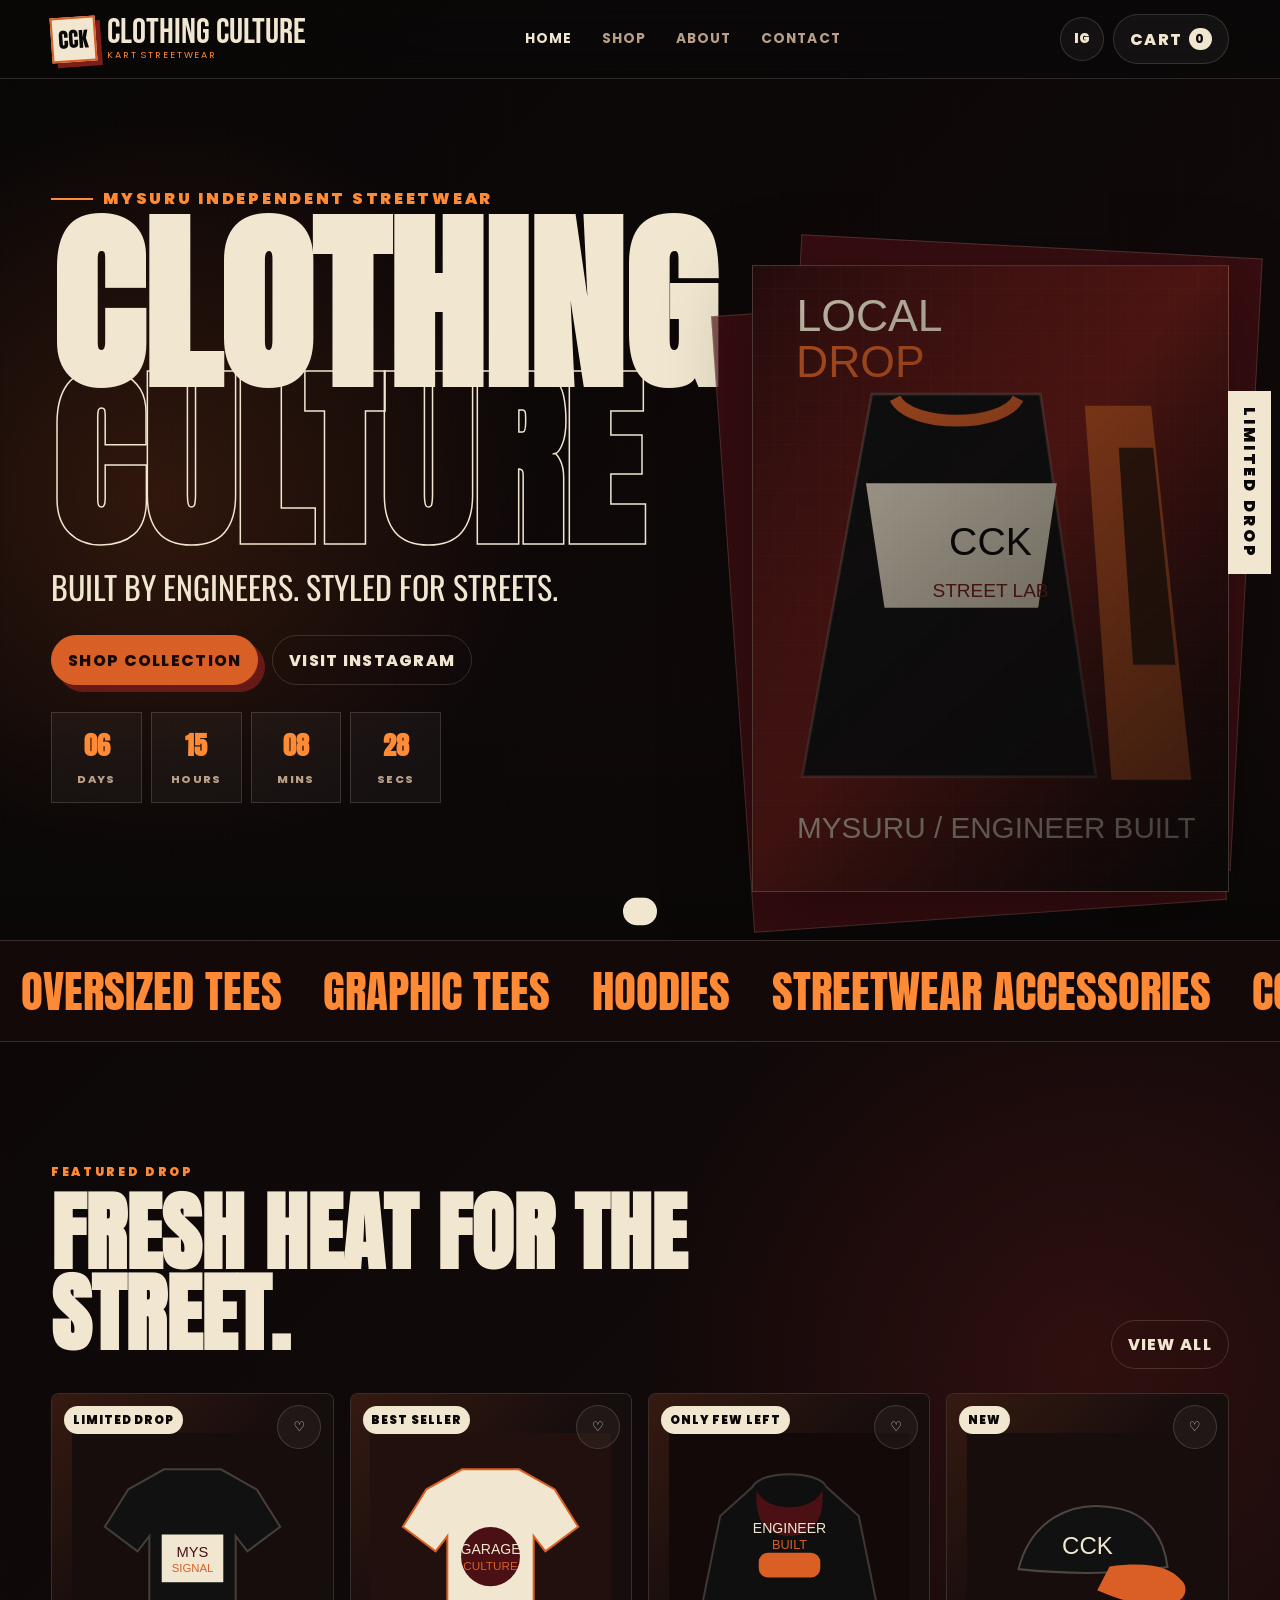
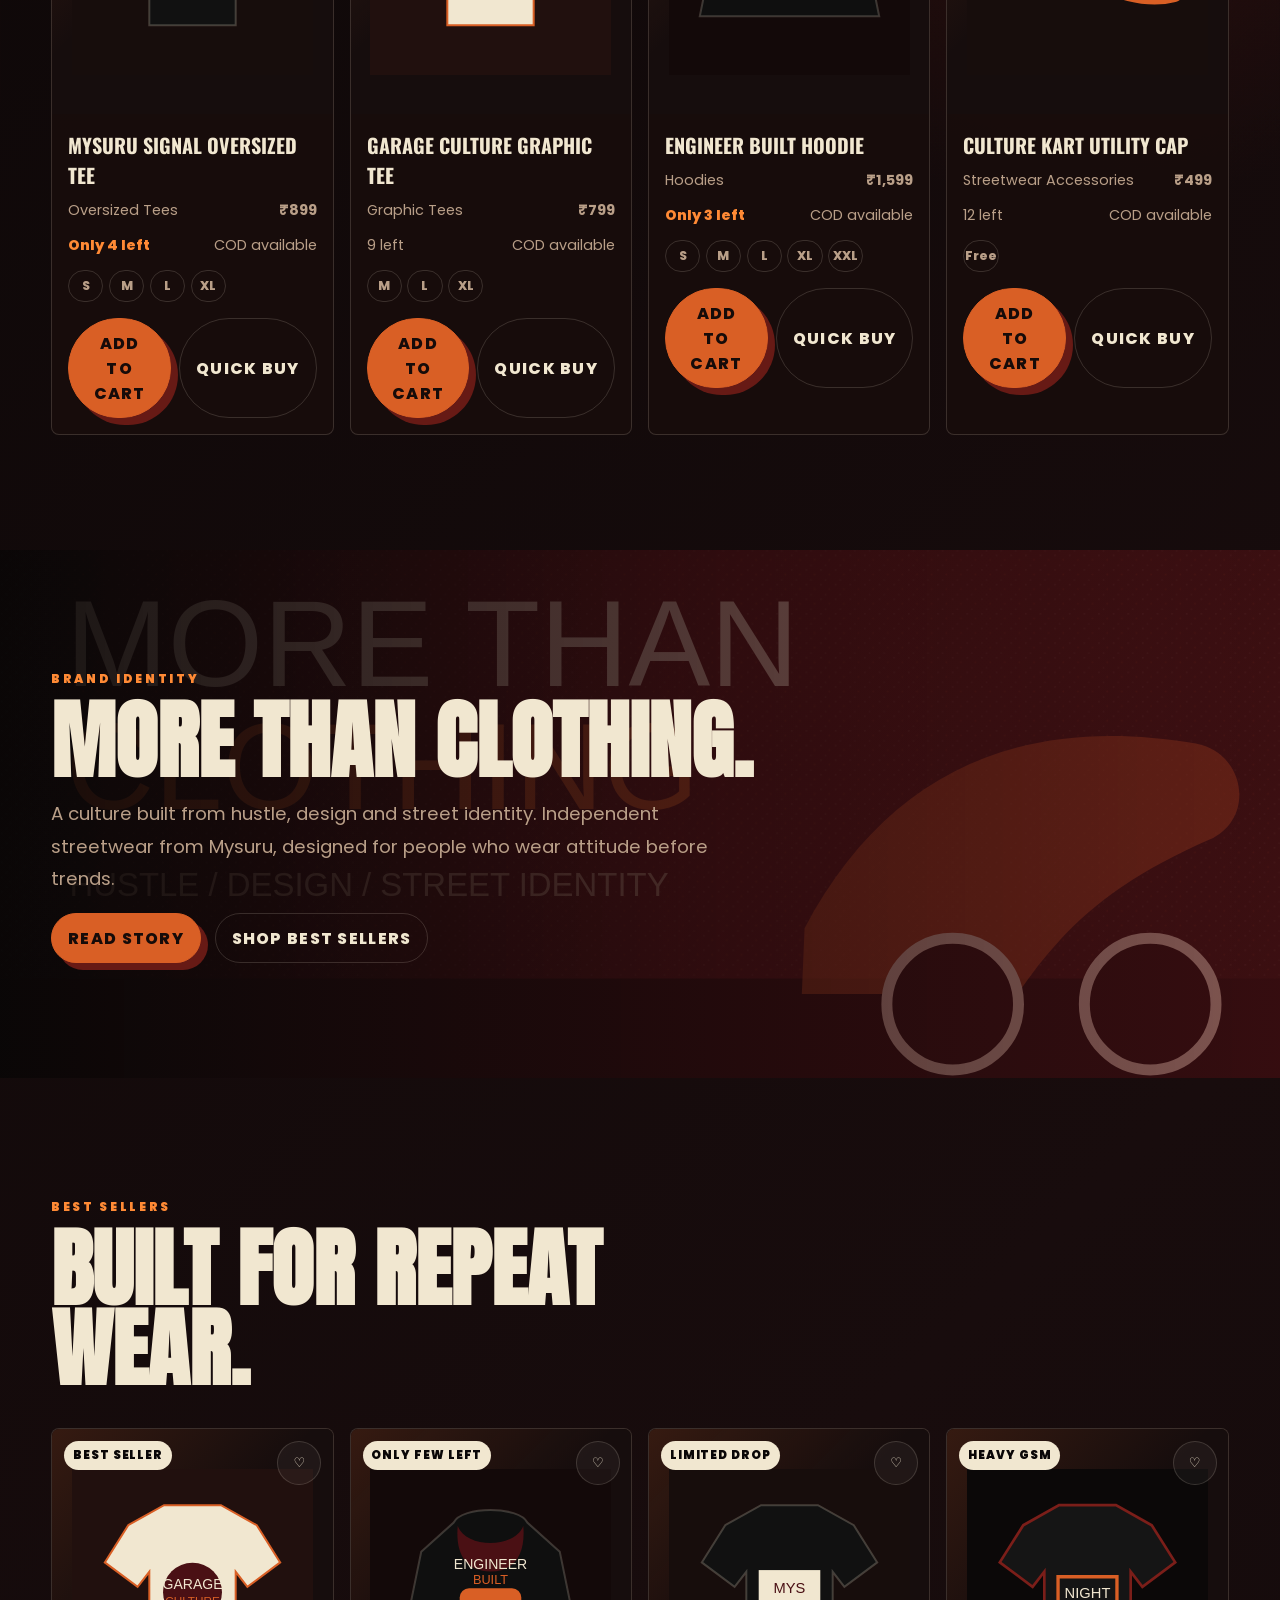
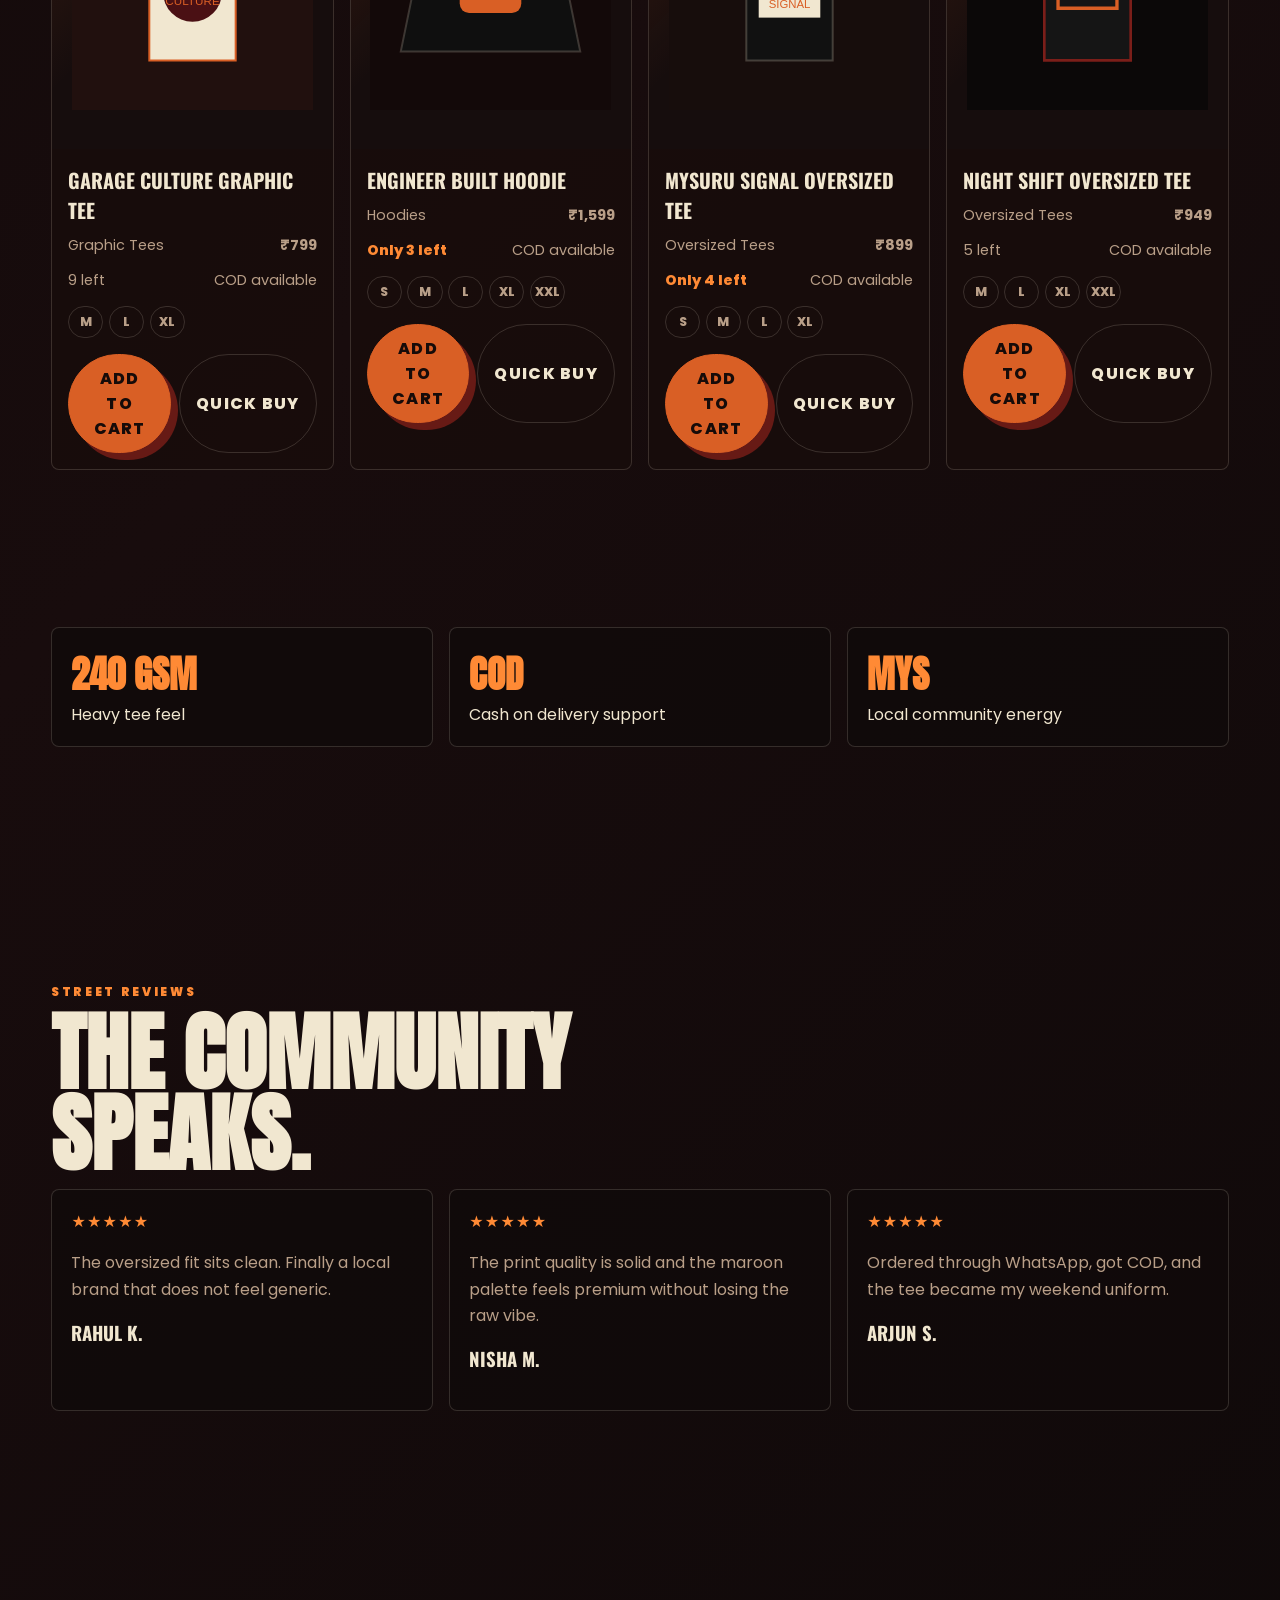
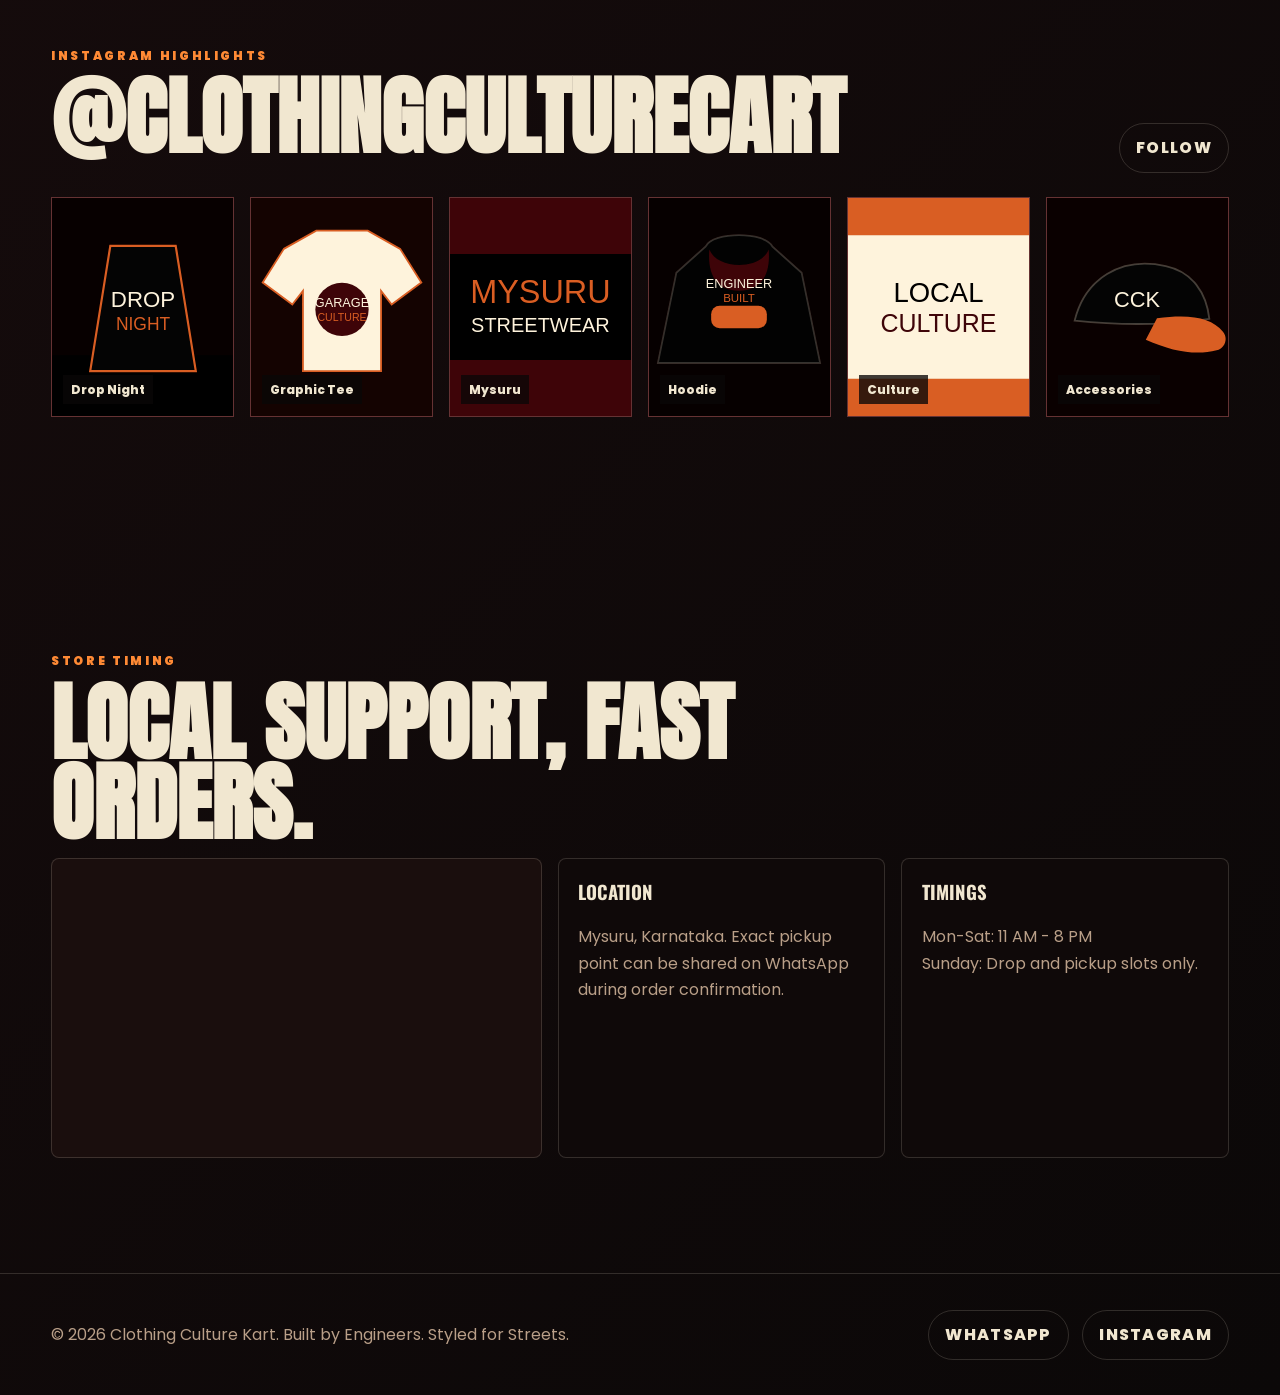
==== index.html @ fdb1b076 "Build Clothing Culture Kart storefront" ====
<!doctype html>
<html lang="en">
  <head>
    <meta charset="utf-8">
    <meta name="viewport" content="width=device-width, initial-scale=1">
    <meta name="description" content="Clothing Culture Kart: built by engineers, styled for streets. Independent Mysuru streetwear drops.">
    <title>Clothing Culture Kart | Built by Engineers. Styled for Streets.</title>
    <link rel="preconnect" href="https://fonts.googleapis.com">
    <link rel="preconnect" href="https://fonts.gstatic.com" crossorigin>
    <link href="https://fonts.googleapis.com/css2?family=Anton&family=Bebas+Neue&family=Oswald:wght@500;700&family=Poppins:wght@400;600;700;800;900&display=swap" rel="stylesheet">
    <link rel="stylesheet" href="styles.css">
  </head>
  <body>
    <header class="site-header">
      <a class="brand-lockup" href="index.html" aria-label="Clothing Culture Kart home">
        <span class="brand-mark">CCK</span>
        <span class="brand-name">Clothing Culture <small>Kart Streetwear</small></span>
      </a>
      <button class="nav-toggle" type="button" data-nav-toggle aria-label="Open menu"><span></span><span></span><span></span></button>
      <nav class="main-nav" aria-label="Main navigation">
        <a href="index.html" aria-current="page">Home</a>
        <a href="shop.html">Shop</a>
        <a href="about.html">About</a>
        <a href="contact.html">Contact</a>
      </nav>
      <div class="header-actions">
        <a class="icon-button" href="https://www.instagram.com/clothingculturecart/" target="_blank" rel="noreferrer" aria-label="Open Instagram">IG</a>
        <button class="cart-button" type="button" data-open-cart><span class="cart-label">Cart</span><span class="cart-count" data-cart-count>0</span></button>
      </div>
    </header>

    <main>
      <section class="hero">
        <div class="hero-copy">
          <span class="eyebrow">Mysuru Independent Streetwear</span>
          <h1>Clothing <span>Culture</span></h1>
          <p class="hero-subtitle">Built by Engineers. Styled for Streets.</p>
          <div class="hero-actions">
            <a class="solid-button" href="shop.html">Shop Collection</a>
            <a class="ghost-button" href="https://www.instagram.com/clothingculturecart/" target="_blank" rel="noreferrer">Visit Instagram</a>
          </div>
          <div class="drop-timer" data-countdown aria-label="Limited drop countdown">
            <div class="time-box"><strong data-days>00</strong><span>Days</span></div>
            <div class="time-box"><strong data-hours>00</strong><span>Hours</span></div>
            <div class="time-box"><strong data-mins>00</strong><span>Mins</span></div>
            <div class="time-box"><strong data-secs>00</strong><span>Secs</span></div>
          </div>
        </div>
        <div class="hero-visual" aria-hidden="true">
          <div class="poster-stack">
            <span class="vertical-tag">Limited Drop</span>
          </div>
        </div>
      </section>

      <div class="marquee" aria-hidden="true">
        <div class="marquee-track">
          <span>Oversized Tees</span><span>Graphic Tees</span><span>Hoodies</span><span>Streetwear Accessories</span><span>COD Support</span><span>WhatsApp Orders</span>
          <span>Oversized Tees</span><span>Graphic Tees</span><span>Hoodies</span><span>Streetwear Accessories</span><span>COD Support</span><span>WhatsApp Orders</span>
        </div>
      </div>

      <section class="section">
        <div class="split-heading">
          <div>
            <span class="section-kicker">Featured Drop</span>
            <h2 class="section-title">Fresh heat for the street.</h2>
          </div>
          <a class="ghost-button" href="shop.html">View All</a>
        </div>
        <div class="product-grid" data-featured-grid></div>
      </section>

      <section class="section story-band">
        <span class="section-kicker">Brand Identity</span>
        <h2 class="section-title">More than clothing.</h2>
        <p class="section-copy">A culture built from hustle, design and street identity. Independent streetwear from Mysuru, designed for people who wear attitude before trends.</p>
        <div class="button-row">
          <a class="solid-button" href="about.html">Read Story</a>
          <a class="ghost-button" href="shop.html">Shop Best Sellers</a>
        </div>
      </section>

      <section class="section">
        <div class="split-heading">
          <div>
            <span class="section-kicker">Best Sellers</span>
            <h2 class="section-title">Built for repeat wear.</h2>
          </div>
        </div>
        <div class="product-grid" data-best-grid></div>
      </section>

      <section class="section tight">
        <div class="proof-grid">
          <div class="proof-item"><strong>240 GSM</strong><span>Heavy tee feel</span></div>
          <div class="proof-item"><strong>COD</strong><span>Cash on delivery support</span></div>
          <div class="proof-item"><strong>MYS</strong><span>Local community energy</span></div>
        </div>
      </section>

      <section class="section">
        <span class="section-kicker">Street Reviews</span>
        <h2 class="section-title">The community speaks.</h2>
        <div class="reviews-grid">
          <article class="review-card"><div class="stars">★★★★★</div><p>The oversized fit sits clean. Finally a local brand that does not feel generic.</p><h3>Rahul K.</h3></article>
          <article class="review-card"><div class="stars">★★★★★</div><p>The print quality is solid and the maroon palette feels premium without losing the raw vibe.</p><h3>Nisha M.</h3></article>
          <article class="review-card"><div class="stars">★★★★★</div><p>Ordered through WhatsApp, got COD, and the tee became my weekend uniform.</p><h3>Arjun S.</h3></article>
        </div>
      </section>

      <section class="section">
        <div class="split-heading">
          <div>
            <span class="section-kicker">Instagram Highlights</span>
            <h2 class="section-title">@clothingculturecart</h2>
          </div>
          <a class="ghost-button" href="https://www.instagram.com/clothingculturecart/" target="_blank" rel="noreferrer">Follow</a>
        </div>
        <div class="insta-grid">
          <a class="insta-tile" href="https://www.instagram.com/clothingculturecart/" target="_blank" rel="noreferrer"><img src="assets/lookbook-1.svg" alt="Streetwear drop visual"><span>Drop Night</span></a>
          <a class="insta-tile" href="https://www.instagram.com/clothingculturecart/" target="_blank" rel="noreferrer"><img src="assets/product-garage-tee.svg" alt="Graphic tee visual"><span>Graphic Tee</span></a>
          <a class="insta-tile" href="https://www.instagram.com/clothingculturecart/" target="_blank" rel="noreferrer"><img src="assets/lookbook-2.svg" alt="Mysuru streetwear visual"><span>Mysuru</span></a>
          <a class="insta-tile" href="https://www.instagram.com/clothingculturecart/" target="_blank" rel="noreferrer"><img src="assets/product-hoodie.svg" alt="Hoodie visual"><span>Hoodie</span></a>
          <a class="insta-tile" href="https://www.instagram.com/clothingculturecart/" target="_blank" rel="noreferrer"><img src="assets/lookbook-3.svg" alt="Local culture visual"><span>Culture</span></a>
          <a class="insta-tile" href="https://www.instagram.com/clothingculturecart/" target="_blank" rel="noreferrer"><img src="assets/product-cap.svg" alt="Streetwear cap visual"><span>Accessories</span></a>
        </div>
      </section>

      <section class="section">
        <span class="section-kicker">Store Timing</span>
        <h2 class="section-title">Local support, fast orders.</h2>
        <div class="store-strip">
          <div class="store-map">
            <iframe title="Mysuru map" loading="lazy" src="https://www.google.com/maps?q=Mysuru%2C%20Karnataka&output=embed"></iframe>
          </div>
          <article class="contact-card"><h3>Location</h3><p>Mysuru, Karnataka. Exact pickup point can be shared on WhatsApp during order confirmation.</p></article>
          <article class="contact-card"><h3>Timings</h3><p>Mon-Sat: 11 AM - 8 PM<br>Sunday: Drop and pickup slots only.</p></article>
        </div>
      </section>
    </main>

    <footer class="site-footer">
      <p>© 2026 Clothing Culture Kart. Built by Engineers. Styled for Streets.</p>
      <div class="button-row">
        <a class="ghost-button" href="contact.html">WhatsApp</a>
        <a class="ghost-button" href="https://www.instagram.com/clothingculturecart/" target="_blank" rel="noreferrer">Instagram</a>
      </div>
    </footer>

    <div class="cart-drawer" data-cart-drawer>
      <div class="drawer-backdrop"></div>
      <aside class="cart-panel" aria-label="Shopping cart">
        <div class="cart-head"><h2>Cart</h2><button class="icon-button" type="button" data-close-cart aria-label="Close cart">×</button></div>
        <div class="cart-items" data-cart-items></div>
        <div class="cart-foot">
          <div class="product-meta"><strong>Total</strong><strong data-cart-total>₹0</strong></div>
          <a class="solid-button" href="contact.html">Checkout on WhatsApp</a>
          <small>Razorpay-ready checkout can be connected when products go live.</small>
        </div>
      </aside>
    </div>

    <div class="modal" data-modal>
      <div class="modal-backdrop"></div>
      <section class="modal-panel" aria-label="Product preview">
        <div class="modal-head"><h2>Product Zoom</h2><button class="icon-button" type="button" data-close-modal aria-label="Close preview">×</button></div>
        <div class="modal-body" data-modal-body></div>
      </section>
    </div>
    <div class="toast" data-toast></div>
    <script src="script.js"></script>
  </body>
</html>
---- styles.css ----
:root {
  --black: #0a0707;
  --ink: #120b0b;
  --maroon: #4a1014;
  --maroon-2: #7b1e19;
  --orange: #d95f25;
  --orange-2: #ff8a35;
  --cream: #f1e7d0;
  --muted: #b99f88;
  --line: rgba(241, 231, 208, 0.16);
  --panel: rgba(24, 13, 12, 0.88);
  --shadow: 0 24px 80px rgba(0, 0, 0, 0.36);
  font-family: "Poppins", system-ui, -apple-system, BlinkMacSystemFont, "Segoe UI", sans-serif;
  color: var(--cream);
  background: var(--black);
}

* {
  box-sizing: border-box;
}

html {
  scroll-behavior: smooth;
}

body {
  margin: 0;
  min-height: 100vh;
  background:
    radial-gradient(circle at 12% 8%, rgba(217, 95, 37, 0.18), transparent 24rem),
    radial-gradient(circle at 85% 22%, rgba(123, 30, 25, 0.28), transparent 28rem),
    linear-gradient(135deg, #090606 0%, #180c0d 52%, #0b0808 100%);
  color: var(--cream);
  overflow-x: hidden;
}

body::before {
  content: "";
  position: fixed;
  inset: 0;
  pointer-events: none;
  opacity: 0.22;
  z-index: 100;
  background-image:
    linear-gradient(rgba(255, 255, 255, 0.05) 1px, transparent 1px),
    linear-gradient(90deg, rgba(255, 255, 255, 0.035) 1px, transparent 1px);
  background-size: 4px 4px, 7px 7px;
  mix-blend-mode: overlay;
}

a {
  color: inherit;
  text-decoration: none;
}

img {
  display: block;
  max-width: 100%;
}

button,
input,
select,
textarea {
  font: inherit;
}

.site-header {
  position: sticky;
  top: 0;
  z-index: 50;
  display: flex;
  align-items: center;
  justify-content: space-between;
  gap: 1rem;
  padding: 0.9rem clamp(1rem, 4vw, 4rem);
  border-bottom: 1px solid var(--line);
  background: rgba(10, 7, 7, 0.86);
  backdrop-filter: blur(18px);
}

.brand-lockup {
  display: inline-flex;
  align-items: center;
  gap: 0.7rem;
  min-width: max-content;
}

.brand-mark {
  display: grid;
  width: 2.8rem;
  height: 2.8rem;
  place-items: center;
  border: 2px solid var(--orange);
  background: var(--cream);
  color: var(--black);
  font-family: "Anton", "Arial Black", sans-serif;
  font-size: 1.3rem;
  letter-spacing: 0;
  transform: rotate(-4deg);
  box-shadow: 5px 5px 0 var(--maroon-2);
}

.brand-name {
  display: grid;
  line-height: 0.9;
  text-transform: uppercase;
  font-family: "Bebas Neue", "Arial Narrow", sans-serif;
  font-size: clamp(1.45rem, 4vw, 2.2rem);
}

.brand-name small {
  color: var(--orange-2);
  font-family: "Poppins", sans-serif;
  font-size: 0.58rem;
  letter-spacing: 0.2em;
  line-height: 1.4;
}

.nav-toggle {
  display: none;
  width: 2.75rem;
  height: 2.75rem;
  border: 1px solid var(--line);
  border-radius: 999px;
  color: var(--cream);
  background: rgba(255, 255, 255, 0.04);
}

.nav-toggle span {
  display: block;
  width: 1.2rem;
  height: 2px;
  margin: 0.23rem auto;
  background: currentColor;
}

.main-nav {
  display: flex;
  align-items: center;
  gap: 0.25rem;
}

.main-nav a {
  padding: 0.65rem 0.8rem;
  color: var(--muted);
  font-size: 0.86rem;
  font-weight: 700;
  text-transform: uppercase;
  letter-spacing: 0.08em;
}

.main-nav a[aria-current="page"],
.main-nav a:hover {
  color: var(--cream);
}

.header-actions {
  display: flex;
  align-items: center;
  gap: 0.6rem;
}

.icon-button,
.cart-button,
.pill-button,
.solid-button,
.ghost-button {
  min-height: 2.75rem;
  border: 1px solid var(--line);
  color: var(--cream);
  background: rgba(255, 255, 255, 0.045);
  cursor: pointer;
  transition: transform 180ms ease, border-color 180ms ease, background 180ms ease;
}

.icon-button {
  display: inline-grid;
  width: 2.75rem;
  height: 2.75rem;
  place-items: center;
  border-radius: 999px;
  font-size: 0.82rem;
  font-weight: 900;
  text-transform: uppercase;
}

.cart-button,
.pill-button,
.solid-button,
.ghost-button {
  display: inline-flex;
  align-items: center;
  justify-content: center;
  gap: 0.45rem;
  padding: 0.7rem 1rem;
  border-radius: 999px;
  font-weight: 800;
  text-transform: uppercase;
  letter-spacing: 0.08em;
}

.solid-button {
  border-color: var(--orange);
  background: var(--orange);
  color: #160b09;
  box-shadow: 7px 7px 0 #671a15;
}

.ghost-button {
  background: transparent;
}

.cart-count {
  display: inline-grid;
  min-width: 1.4rem;
  height: 1.4rem;
  place-items: center;
  border-radius: 999px;
  background: var(--cream);
  color: var(--black);
  font-size: 0.75rem;
}

.solid-button:hover,
.ghost-button:hover,
.pill-button:hover,
.icon-button:hover,
.cart-button:hover,
.product-card:hover {
  transform: translateY(-2px);
}

.section {
  padding: clamp(4rem, 9vw, 7.5rem) clamp(1rem, 4vw, 4rem);
}

.section.tight {
  padding-top: 2.6rem;
}

.section-kicker {
  color: var(--orange-2);
  font-size: 0.75rem;
  font-weight: 900;
  text-transform: uppercase;
  letter-spacing: 0.22em;
}

.section-title {
  max-width: 760px;
  margin: 0.6rem 0 1rem;
  font-family: "Anton", "Arial Black", sans-serif;
  font-size: clamp(2.25rem, 8vw, 5.4rem);
  line-height: 0.93;
  text-transform: uppercase;
}

.section-copy {
  max-width: 680px;
  color: var(--muted);
  font-size: clamp(1rem, 2vw, 1.15rem);
  line-height: 1.75;
}

.hero {
  position: relative;
  min-height: calc(100vh - 4.7rem);
  display: grid;
  grid-template-columns: minmax(0, 1fr) minmax(300px, 0.75fr);
  align-items: end;
  gap: clamp(2rem, 5vw, 5rem);
  padding: clamp(4.5rem, 8vw, 7rem) clamp(1rem, 4vw, 4rem) 3rem;
  overflow: hidden;
}

.hero::after,
.poster-band::before {
  content: "";
  position: absolute;
  inset: auto 0 0;
  height: 28%;
  background: linear-gradient(transparent, rgba(10, 7, 7, 0.96));
  pointer-events: none;
}

.hero-copy {
  position: relative;
  z-index: 2;
  padding-bottom: clamp(2rem, 7vw, 6rem);
}

.eyebrow {
  display: inline-flex;
  align-items: center;
  gap: 0.65rem;
  margin-bottom: 1rem;
  color: var(--orange-2);
  font-weight: 900;
  text-transform: uppercase;
  letter-spacing: 0.17em;
}

.eyebrow::before {
  content: "";
  width: 2.6rem;
  height: 2px;
  background: var(--orange-2);
}

.hero h1,
.page-hero h1 {
  max-width: 960px;
  margin: 0;
  font-family: "Anton", "Arial Black", sans-serif;
  font-size: clamp(4.1rem, 16vw, 12rem);
  line-height: 0.82;
  text-transform: uppercase;
  text-wrap: balance;
}

.hero h1 span {
  display: block;
  color: transparent;
  -webkit-text-stroke: 1.5px var(--cream);
}

.hero-subtitle {
  max-width: 600px;
  margin: 1.3rem 0 1.6rem;
  color: var(--cream);
  font-size: clamp(1.2rem, 3vw, 2rem);
  font-family: "Oswald", sans-serif;
  text-transform: uppercase;
}

.hero-actions,
.button-row {
  display: flex;
  flex-wrap: wrap;
  gap: 0.85rem;
  align-items: center;
}

.drop-timer {
  display: grid;
  grid-template-columns: repeat(4, minmax(3.7rem, 1fr));
  gap: 0.55rem;
  max-width: 390px;
  margin-top: 1.7rem;
}

.time-box {
  border: 1px solid var(--line);
  background: rgba(255, 255, 255, 0.035);
  padding: 0.75rem 0.55rem;
  text-align: center;
}

.time-box strong {
  display: block;
  color: var(--orange-2);
  font-family: "Anton", sans-serif;
  font-size: 1.65rem;
}

.time-box span {
  color: var(--muted);
  font-size: 0.7rem;
  font-weight: 800;
  letter-spacing: 0.12em;
  text-transform: uppercase;
}

.hero-visual {
  position: relative;
  z-index: 2;
  min-height: 620px;
}

.poster-stack {
  position: absolute;
  inset: auto 0 0 auto;
  width: min(100%, 540px);
  aspect-ratio: 0.76;
  border: 1px solid rgba(241, 231, 208, 0.2);
  background:
    linear-gradient(140deg, rgba(10, 7, 7, 0.2), rgba(10, 7, 7, 0.8)),
    url("assets/hero-poster.svg") center / cover no-repeat;
  box-shadow: var(--shadow);
}

.poster-stack::before,
.poster-stack::after {
  content: "";
  position: absolute;
  border: 1px solid rgba(241, 231, 208, 0.16);
  background: rgba(74, 16, 20, 0.68);
  z-index: -1;
}

.poster-stack::before {
  inset: 2.1rem 1.4rem -1.6rem -1.3rem;
  transform: rotate(-4deg);
}

.poster-stack::after {
  inset: -1.2rem -1.2rem 2rem 2rem;
  transform: rotate(3deg);
}

.vertical-tag {
  position: absolute;
  right: -2.7rem;
  top: 20%;
  writing-mode: vertical-rl;
  color: var(--black);
  background: var(--cream);
  padding: 1rem 0.55rem;
  font-weight: 900;
  letter-spacing: 0.18em;
  text-transform: uppercase;
}

.marquee {
  display: flex;
  overflow: hidden;
  border-block: 1px solid var(--line);
  background: #140909;
}

.marquee-track {
  display: flex;
  min-width: max-content;
  animation: marquee 22s linear infinite;
}

.marquee span {
  padding: 1rem 1.3rem;
  color: var(--orange-2);
  font-family: "Anton", sans-serif;
  font-size: clamp(1.3rem, 4vw, 2.8rem);
  text-transform: uppercase;
}

@keyframes marquee {
  from { transform: translateX(0); }
  to { transform: translateX(-50%); }
}

.split-heading {
  display: flex;
  align-items: end;
  justify-content: space-between;
  gap: 1.5rem;
  margin-bottom: 1.5rem;
}

.product-grid {
  display: grid;
  grid-template-columns: repeat(4, minmax(0, 1fr));
  gap: 1rem;
}

.product-card {
  position: relative;
  overflow: hidden;
  border: 1px solid var(--line);
  border-radius: 8px;
  background: var(--panel);
  transition: transform 180ms ease, border-color 180ms ease;
}

.product-media {
  position: relative;
  display: grid;
  min-height: 320px;
  place-items: center;
  background:
    linear-gradient(135deg, rgba(217, 95, 37, 0.16), transparent 44%),
    #160d0d;
  overflow: hidden;
  cursor: zoom-in;
}

.product-media img {
  width: 86%;
  transition: transform 240ms ease;
}

.product-card:hover .product-media img {
  transform: scale(1.05) rotate(-1deg);
}

.badge {
  position: absolute;
  left: 0.75rem;
  top: 0.75rem;
  z-index: 2;
  padding: 0.35rem 0.55rem;
  border-radius: 999px;
  background: var(--cream);
  color: var(--black);
  font-size: 0.72rem;
  font-weight: 900;
  text-transform: uppercase;
  letter-spacing: 0.08em;
}

.wishlist {
  position: absolute;
  top: 0.7rem;
  right: 0.7rem;
  z-index: 3;
}

.wishlist.is-active {
  color: var(--orange-2);
  border-color: var(--orange-2);
}

.product-info {
  padding: 1rem;
}

.product-title {
  margin: 0;
  font-family: "Oswald", sans-serif;
  font-size: 1.25rem;
  text-transform: uppercase;
}

.product-meta {
  display: flex;
  align-items: center;
  justify-content: space-between;
  gap: 0.8rem;
  margin: 0.6rem 0 0.9rem;
  color: var(--muted);
  font-size: 0.9rem;
}

.stock-low {
  color: var(--orange-2);
  font-weight: 800;
}

.sizes {
  display: flex;
  flex-wrap: wrap;
  gap: 0.35rem;
  margin-bottom: 1rem;
}

.size-chip {
  display: inline-grid;
  min-width: 2.2rem;
  height: 2rem;
  place-items: center;
  border: 1px solid var(--line);
  border-radius: 999px;
  color: var(--muted);
  font-size: 0.78rem;
  font-weight: 800;
}

.card-actions {
  display: grid;
  grid-template-columns: 1fr auto;
  gap: 0.5rem;
}

.story-band,
.poster-band {
  position: relative;
  overflow: hidden;
  background:
    linear-gradient(90deg, rgba(10, 7, 7, 0.94), rgba(74, 16, 20, 0.68)),
    url("assets/garage-poster.svg") center / cover no-repeat;
}

.story-band .section-title,
.story-band .section-copy,
.story-band .button-row {
  position: relative;
  z-index: 1;
}

.proof-grid,
.reviews-grid,
.insta-grid,
.contact-grid,
.lookbook-grid {
  display: grid;
  gap: 1rem;
}

.proof-grid {
  grid-template-columns: repeat(3, minmax(0, 1fr));
}

.proof-item,
.review-card,
.contact-card,
.filter-panel,
.cart-panel,
.modal-panel,
.culture-card {
  border: 1px solid var(--line);
  border-radius: 8px;
  background: rgba(17, 10, 10, 0.82);
}

.proof-item,
.review-card,
.contact-card,
.culture-card {
  padding: 1.2rem;
}

.proof-item strong {
  display: block;
  color: var(--orange-2);
  font-family: "Anton", sans-serif;
  font-size: 2.3rem;
}

.reviews-grid {
  grid-template-columns: repeat(3, minmax(0, 1fr));
}

.review-card p,
.contact-card p,
.culture-card p {
  color: var(--muted);
  line-height: 1.65;
}

.stars {
  color: var(--orange-2);
  letter-spacing: 0.08em;
}

.insta-grid {
  grid-template-columns: repeat(6, minmax(0, 1fr));
}

.insta-tile {
  position: relative;
  min-height: 220px;
  border: 1px solid var(--line);
  overflow: hidden;
  background: var(--maroon);
}

.insta-tile img {
  width: 100%;
  height: 100%;
  object-fit: cover;
  filter: contrast(1.12) saturate(0.9);
}

.insta-tile span {
  position: absolute;
  left: 0.7rem;
  bottom: 0.7rem;
  padding: 0.35rem 0.5rem;
  background: rgba(10, 7, 7, 0.78);
  color: var(--cream);
  font-size: 0.75rem;
  font-weight: 800;
}

.store-strip {
  display: grid;
  grid-template-columns: 1.2fr 0.8fr 0.8fr;
  gap: 1rem;
  align-items: stretch;
}

.store-map {
  min-height: 300px;
  border: 1px solid var(--line);
  border-radius: 8px;
  overflow: hidden;
  background: #1a0e0d;
}

.store-map iframe {
  width: 100%;
  height: 100%;
  border: 0;
  filter: grayscale(1) invert(0.88) contrast(1.1);
}

.page-hero {
  padding: clamp(4rem, 8vw, 7rem) clamp(1rem, 4vw, 4rem) 2.5rem;
  border-bottom: 1px solid var(--line);
}

.page-hero h1 {
  font-size: clamp(3.5rem, 13vw, 9rem);
}

.shop-layout {
  display: grid;
  grid-template-columns: 280px minmax(0, 1fr);
  gap: 1.25rem;
}

.filter-panel {
  position: sticky;
  top: 6rem;
  align-self: start;
  padding: 1rem;
}

.filter-group {
  padding-block: 1rem;
  border-bottom: 1px solid var(--line);
}

.filter-group:last-child {
  border-bottom: 0;
}

.filter-group h3 {
  margin: 0 0 0.7rem;
  font-size: 0.8rem;
  text-transform: uppercase;
  letter-spacing: 0.12em;
}

.segmented {
  display: flex;
  flex-wrap: wrap;
  gap: 0.45rem;
}

.segmented button,
.filter-option {
  border: 1px solid var(--line);
  border-radius: 999px;
  padding: 0.45rem 0.68rem;
  color: var(--muted);
  background: transparent;
  cursor: pointer;
}

.segmented button.is-active,
.filter-option.is-active {
  border-color: var(--orange);
  color: var(--black);
  background: var(--orange);
}

.range-row,
.select-row {
  display: grid;
  gap: 0.5rem;
}

input[type="range"] {
  accent-color: var(--orange);
}

select,
input,
textarea {
  width: 100%;
  border: 1px solid var(--line);
  border-radius: 8px;
  padding: 0.8rem;
  color: var(--cream);
  background: rgba(255, 255, 255, 0.04);
}

.shop-toolbar {
  display: flex;
  align-items: center;
  justify-content: space-between;
  gap: 1rem;
  margin-bottom: 1rem;
}

.lookbook-grid {
  grid-template-columns: 1.3fr 0.7fr 1fr;
  grid-auto-rows: 260px;
}

.lookbook-tile {
  position: relative;
  overflow: hidden;
  border: 1px solid var(--line);
  background: #170d0c;
}

.lookbook-tile:first-child {
  grid-row: span 2;
}

.lookbook-tile img {
  width: 100%;
  height: 100%;
  object-fit: cover;
}

.lookbook-tile b {
  position: absolute;
  left: 1rem;
  bottom: 1rem;
  font-family: "Anton", sans-serif;
  font-size: clamp(1.5rem, 4vw, 3rem);
  text-transform: uppercase;
}

.culture-grid {
  display: grid;
  grid-template-columns: repeat(4, minmax(0, 1fr));
  gap: 1rem;
}

.contact-grid {
  grid-template-columns: repeat(4, minmax(0, 1fr));
}

.contact-card h3,
.culture-card h3,
.review-card h3 {
  margin-top: 0;
  font-family: "Oswald", sans-serif;
  text-transform: uppercase;
}

.contact-form {
  display: grid;
  grid-template-columns: repeat(2, minmax(0, 1fr));
  gap: 1rem;
}

.contact-form label:last-of-type,
.contact-form .button-row {
  grid-column: 1 / -1;
}

.cart-drawer,
.modal {
  position: fixed;
  inset: 0;
  z-index: 90;
  display: none;
}

.cart-drawer.is-open,
.modal.is-open {
  display: block;
}

.drawer-backdrop,
.modal-backdrop {
  position: absolute;
  inset: 0;
  background: rgba(0, 0, 0, 0.66);
}

.cart-panel {
  position: absolute;
  right: 0;
  top: 0;
  display: flex;
  width: min(100%, 430px);
  height: 100%;
  flex-direction: column;
  border-radius: 0;
  box-shadow: var(--shadow);
}

.cart-head,
.cart-foot,
.modal-head {
  display: flex;
  align-items: center;
  justify-content: space-between;
  gap: 1rem;
  padding: 1rem;
  border-bottom: 1px solid var(--line);
}

.cart-foot {
  margin-top: auto;
  border-top: 1px solid var(--line);
  border-bottom: 0;
  flex-direction: column;
  align-items: stretch;
}

.cart-items {
  display: grid;
  gap: 0.75rem;
  padding: 1rem;
  overflow: auto;
}

.cart-item {
  display: grid;
  grid-template-columns: 4.5rem 1fr auto;
  gap: 0.75rem;
  align-items: center;
}

.cart-item img {
  width: 4.5rem;
  height: 4.5rem;
  object-fit: cover;
  border: 1px solid var(--line);
  background: #170d0c;
}

.modal-panel {
  position: absolute;
  left: 50%;
  top: 50%;
  width: min(92vw, 880px);
  transform: translate(-50%, -50%);
  overflow: hidden;
  box-shadow: var(--shadow);
}

.modal-body {
  display: grid;
  grid-template-columns: 1fr 0.9fr;
  gap: 1rem;
  padding: 1rem;
}

.modal-body img {
  width: 100%;
  min-height: 420px;
  object-fit: contain;
  background: #170d0c;
}

.toast {
  position: fixed;
  left: 50%;
  bottom: 1rem;
  z-index: 120;
  transform: translate(-50%, 150%);
  border: 1px solid var(--line);
  border-radius: 999px;
  padding: 0.8rem 1rem;
  background: var(--cream);
  color: var(--black);
  font-weight: 900;
  transition: transform 220ms ease;
}

.toast.is-visible {
  transform: translate(-50%, 0);
}

.site-footer {
  display: grid;
  grid-template-columns: 1fr auto;
  gap: 1rem;
  align-items: center;
  padding: 2rem clamp(1rem, 4vw, 4rem);
  border-top: 1px solid var(--line);
  color: var(--muted);
}

@media (max-width: 1080px) {
  .product-grid,
  .contact-grid,
  .culture-grid {
    grid-template-columns: repeat(2, minmax(0, 1fr));
  }

  .hero {
    grid-template-columns: 1fr;
    min-height: auto;
  }

  .hero-visual {
    min-height: 520px;
  }

  .insta-grid {
    grid-template-columns: repeat(3, minmax(0, 1fr));
  }

  .store-strip,
  .shop-layout {
    grid-template-columns: 1fr;
  }

  .filter-panel {
    position: static;
  }
}

@media (max-width: 760px) {
  .site-header {
    flex-wrap: wrap;
  }

  .nav-toggle {
    display: block;
  }

  .main-nav {
    display: none;
    width: 100%;
    flex-direction: column;
    align-items: stretch;
    order: 5;
  }

  .site-header.nav-open .main-nav {
    display: flex;
  }

  .header-actions {
    margin-left: auto;
  }

  .cart-button .cart-label {
    display: none;
  }

  .section {
    padding-block: 3.5rem;
  }

  .hero {
    padding-top: 3rem;
  }

  .hero h1,
  .page-hero h1 {
    font-size: clamp(3.5rem, 20vw, 6rem);
  }

  .hero-visual {
    min-height: 430px;
  }

  .poster-stack {
    width: 88%;
    left: 50%;
    right: auto;
    transform: translateX(-50%);
  }

  .vertical-tag {
    right: -2rem;
  }

  .split-heading,
  .shop-toolbar,
  .site-footer {
    display: grid;
  }

  .product-grid,
  .proof-grid,
  .reviews-grid,
  .insta-grid,
  .contact-grid,
  .culture-grid {
    grid-template-columns: 1fr;
  }

  .lookbook-grid {
    grid-template-columns: 1fr;
    grid-auto-rows: 240px;
  }

  .lookbook-tile:first-child {
    grid-row: span 1;
  }

  .contact-form,
  .modal-body {
    grid-template-columns: 1fr;
  }

  .modal-body img {
    min-height: 260px;
  }
}
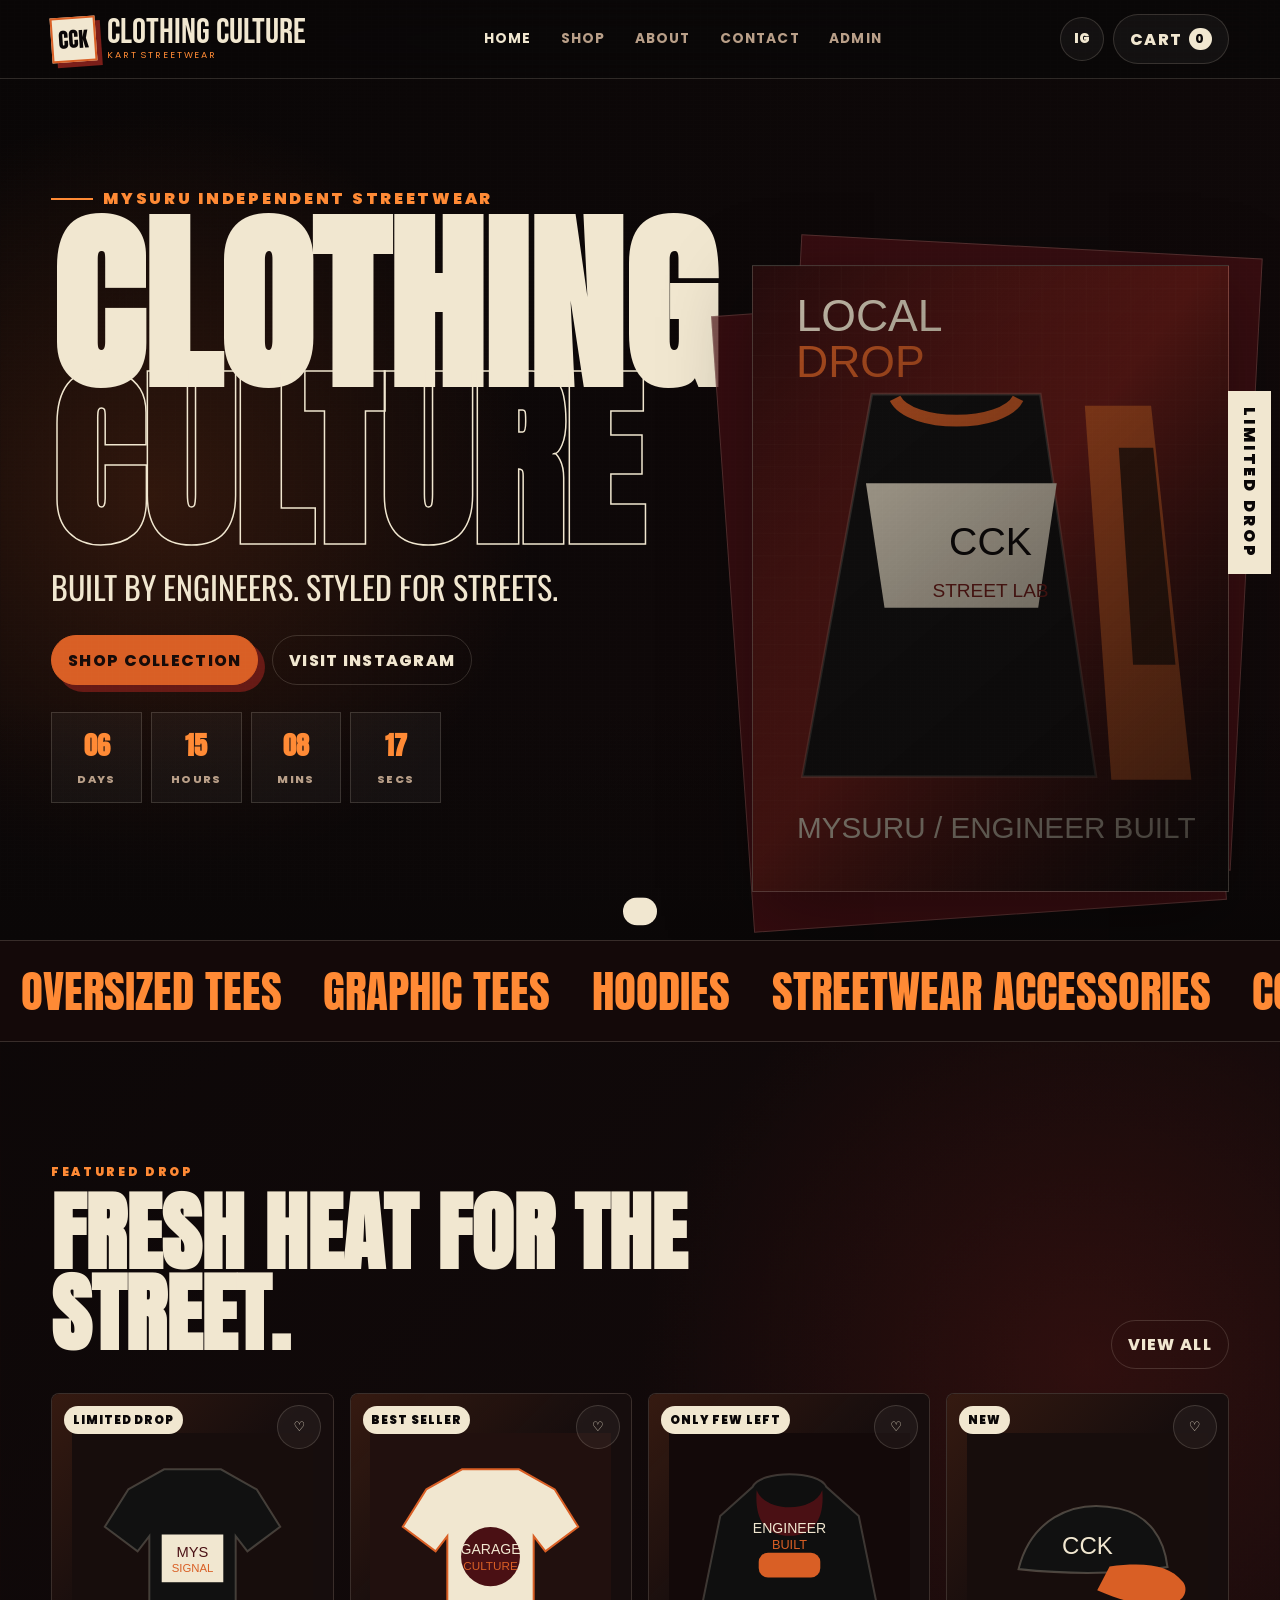
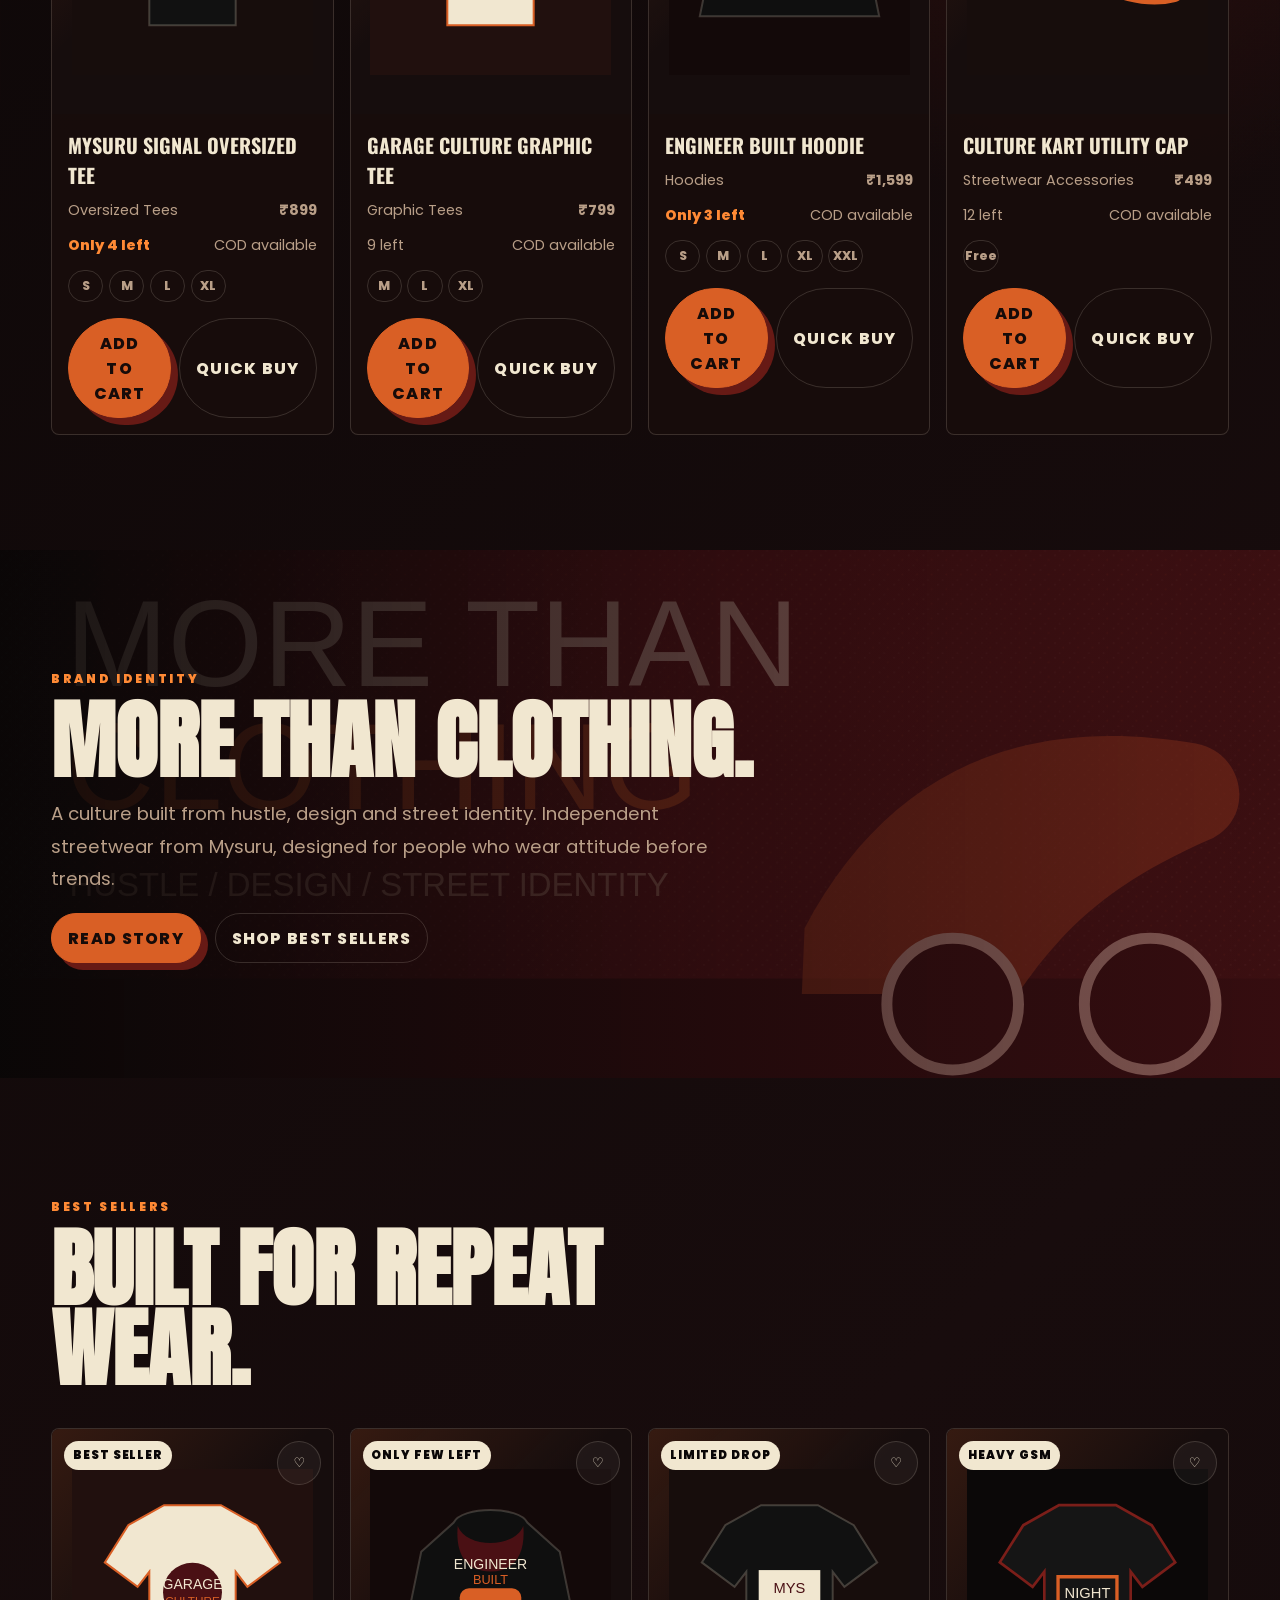
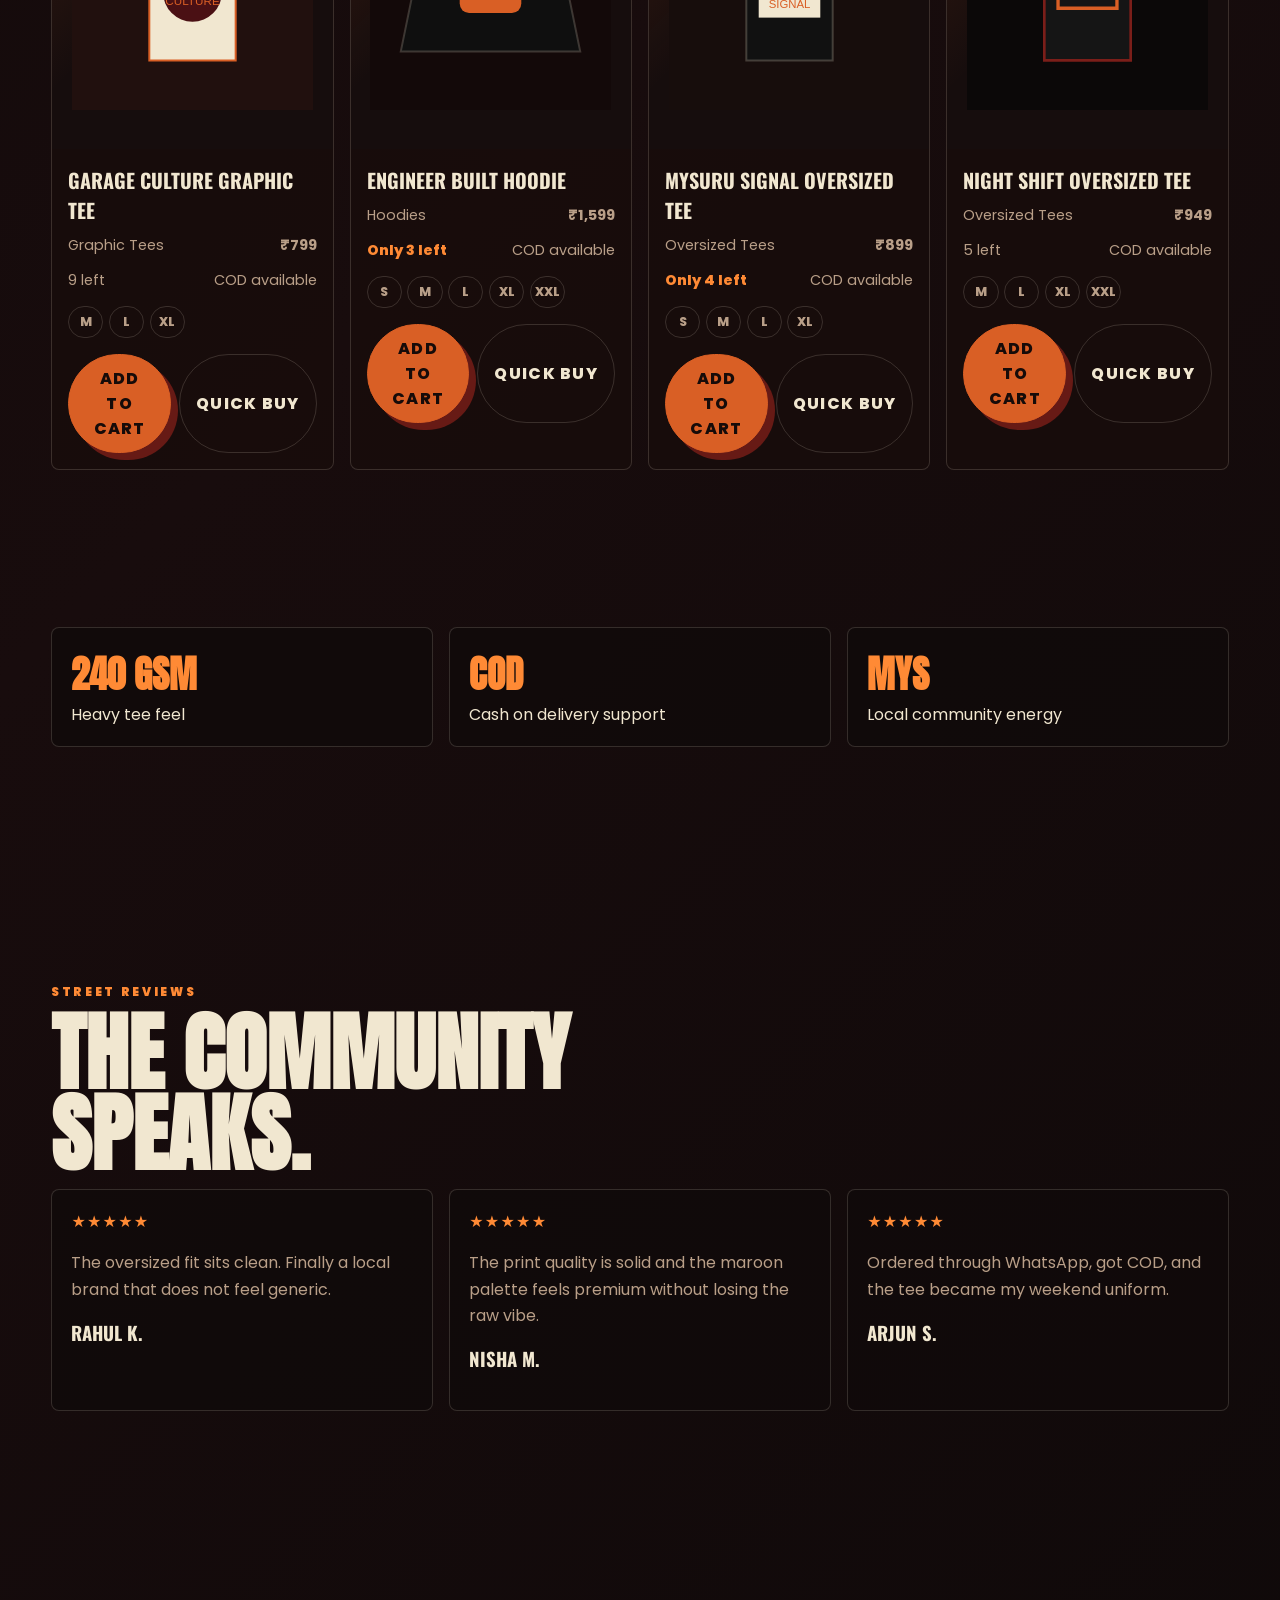
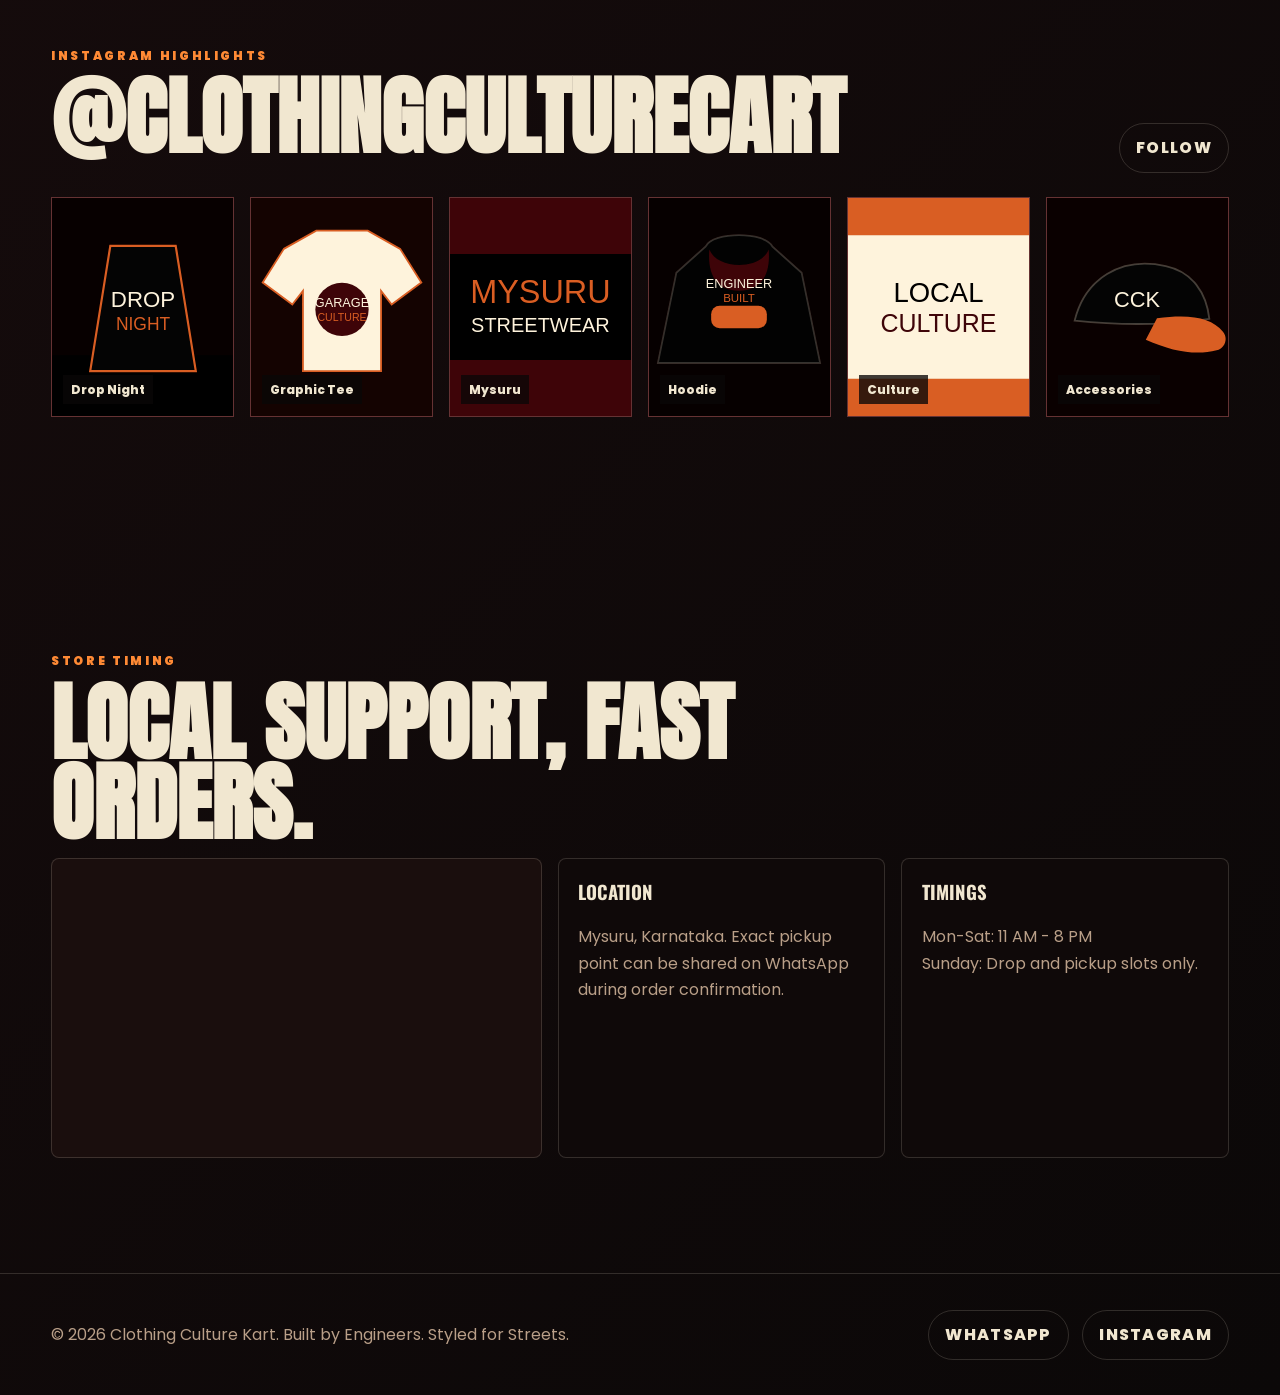
==== commit e66382de: "Add storefront admin portal" ====
--- a/index.html
+++ b/index.html
@@ -22,6 +22,7 @@
         <a href="shop.html">Shop</a>
         <a href="about.html">About</a>
         <a href="contact.html">Contact</a>
+        <a href="admin.html">Admin</a>
       </nav>
       <div class="header-actions">
         <a class="icon-button" href="https://www.instagram.com/clothingculturecart/" target="_blank" rel="noreferrer" aria-label="Open Instagram">IG</a>
@@ -32,9 +33,9 @@
     <main>
       <section class="hero">
         <div class="hero-copy">
-          <span class="eyebrow">Mysuru Independent Streetwear</span>
-          <h1>Clothing <span>Culture</span></h1>
-          <p class="hero-subtitle">Built by Engineers. Styled for Streets.</p>
+          <span class="eyebrow" data-hero-kicker>Mysuru Independent Streetwear</span>
+          <h1 data-hero-title>Clothing <span>Culture</span></h1>
+          <p class="hero-subtitle" data-site-tagline>Built by Engineers. Styled for Streets.</p>
           <div class="hero-actions">
             <a class="solid-button" href="shop.html">Shop Collection</a>
             <a class="ghost-button" href="https://www.instagram.com/clothingculturecart/" target="_blank" rel="noreferrer">Visit Instagram</a>
--- a/styles.css
+++ b/styles.css
@@ -101,6 +101,18 @@
   box-shadow: 5px 5px 0 var(--maroon-2);
 }
 
+.brand-mark.has-logo-image {
+  overflow: hidden;
+  padding: 0;
+  background: #100908;
+}
+
+.brand-mark.has-logo-image img {
+  width: 100%;
+  height: 100%;
+  object-fit: cover;
+}
+
 .brand-name {
   display: grid;
   line-height: 0.9;
@@ -969,6 +981,141 @@
   color: var(--muted);
 }
 
+.admin-shell {
+  display: grid;
+  grid-template-columns: 300px minmax(0, 1fr);
+  gap: 1rem;
+  padding: clamp(1rem, 3vw, 2rem) clamp(1rem, 4vw, 4rem) clamp(4rem, 8vw, 6rem);
+}
+
+.admin-sidebar,
+.admin-panel,
+.admin-preview,
+.admin-product-row {
+  border: 1px solid var(--line);
+  border-radius: 8px;
+  background: rgba(17, 10, 10, 0.82);
+}
+
+.admin-sidebar {
+  position: sticky;
+  top: 6rem;
+  align-self: start;
+  padding: 1rem;
+}
+
+.admin-sidebar nav {
+  display: grid;
+  gap: 0.5rem;
+  margin-top: 1rem;
+}
+
+.admin-sidebar a {
+  border: 1px solid var(--line);
+  border-radius: 999px;
+  padding: 0.65rem 0.8rem;
+  color: var(--muted);
+  font-weight: 800;
+  text-transform: uppercase;
+  letter-spacing: 0.08em;
+}
+
+.admin-sidebar a:hover {
+  border-color: var(--orange);
+  color: var(--cream);
+}
+
+.admin-main {
+  display: grid;
+  gap: 1rem;
+}
+
+.admin-panel {
+  padding: 1rem;
+}
+
+.admin-panel h2 {
+  margin: 0 0 1rem;
+  font-family: "Oswald", sans-serif;
+  text-transform: uppercase;
+}
+
+.admin-form-grid {
+  display: grid;
+  grid-template-columns: repeat(2, minmax(0, 1fr));
+  gap: 1rem;
+}
+
+.admin-form-grid .full {
+  grid-column: 1 / -1;
+}
+
+.admin-field {
+  display: grid;
+  gap: 0.45rem;
+  color: var(--muted);
+  font-size: 0.88rem;
+  font-weight: 800;
+}
+
+.admin-actions {
+  display: flex;
+  flex-wrap: wrap;
+  gap: 0.7rem;
+  align-items: center;
+  margin-top: 1rem;
+}
+
+.admin-product-list {
+  display: grid;
+  gap: 0.75rem;
+}
+
+.admin-product-row {
+  display: grid;
+  grid-template-columns: 5rem 1fr auto;
+  gap: 0.8rem;
+  align-items: center;
+  padding: 0.75rem;
+}
+
+.admin-product-row img,
+.admin-preview img {
+  width: 100%;
+  height: 100%;
+  object-fit: cover;
+  background: #170d0c;
+}
+
+.admin-product-row img {
+  width: 5rem;
+  height: 5rem;
+  border: 1px solid var(--line);
+}
+
+.admin-product-row h3 {
+  margin: 0;
+  font-family: "Oswald", sans-serif;
+  text-transform: uppercase;
+}
+
+.admin-preview {
+  display: grid;
+  min-height: 180px;
+  place-items: center;
+  overflow: hidden;
+}
+
+.admin-preview.is-logo {
+  width: 8rem;
+  height: 8rem;
+}
+
+.admin-danger {
+  border-color: rgba(255, 138, 53, 0.5);
+  color: var(--orange-2);
+}
+
 @media (max-width: 1080px) {
   .product-grid,
   .contact-grid,
@@ -995,6 +1142,14 @@
   }
 
   .filter-panel {
+    position: static;
+  }
+
+  .admin-shell {
+    grid-template-columns: 1fr;
+  }
+
+  .admin-sidebar {
     position: static;
   }
 }
@@ -1081,10 +1236,23 @@
   }
 
   .contact-form,
+  .admin-form-grid,
   .modal-body {
     grid-template-columns: 1fr;
   }
 
+  .admin-form-grid .full {
+    grid-column: auto;
+  }
+
+  .admin-product-row {
+    grid-template-columns: 4.5rem 1fr;
+  }
+
+  .admin-product-row .admin-actions {
+    grid-column: 1 / -1;
+  }
+
   .modal-body img {
     min-height: 260px;
   }
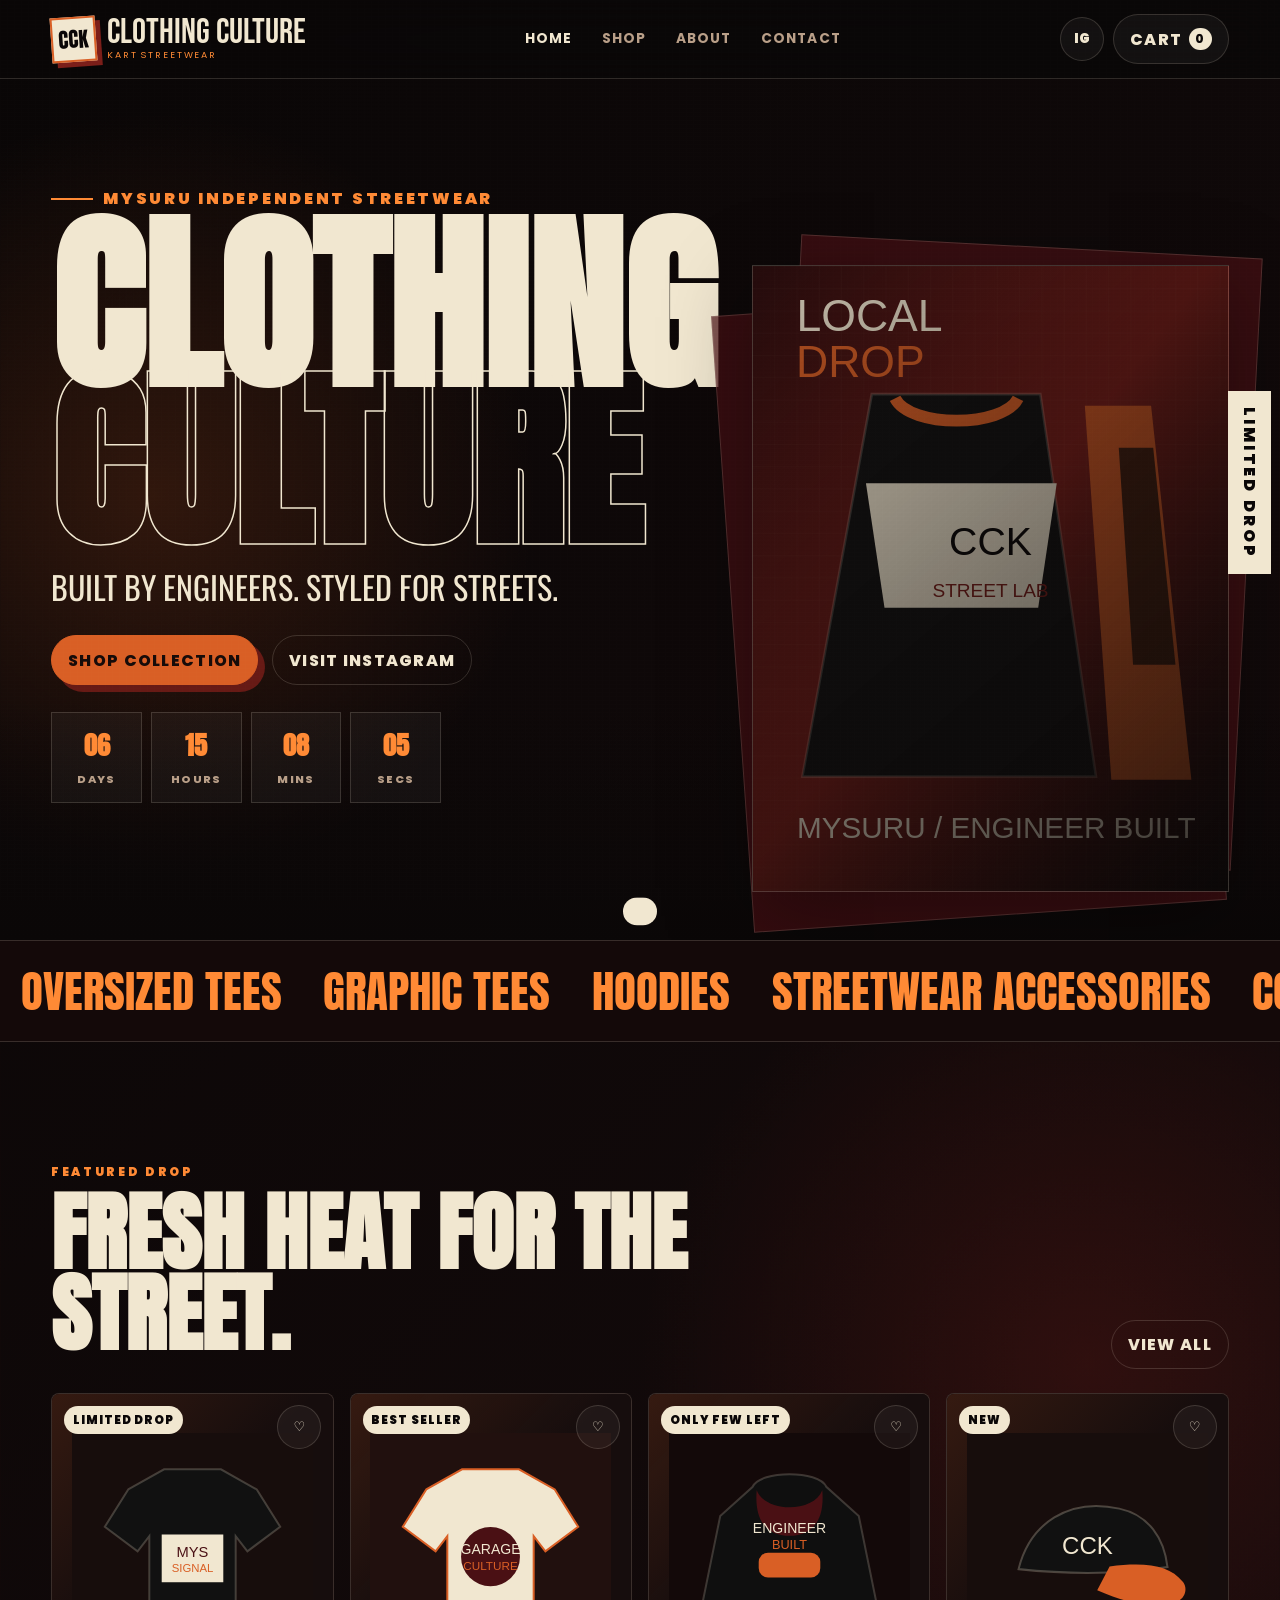
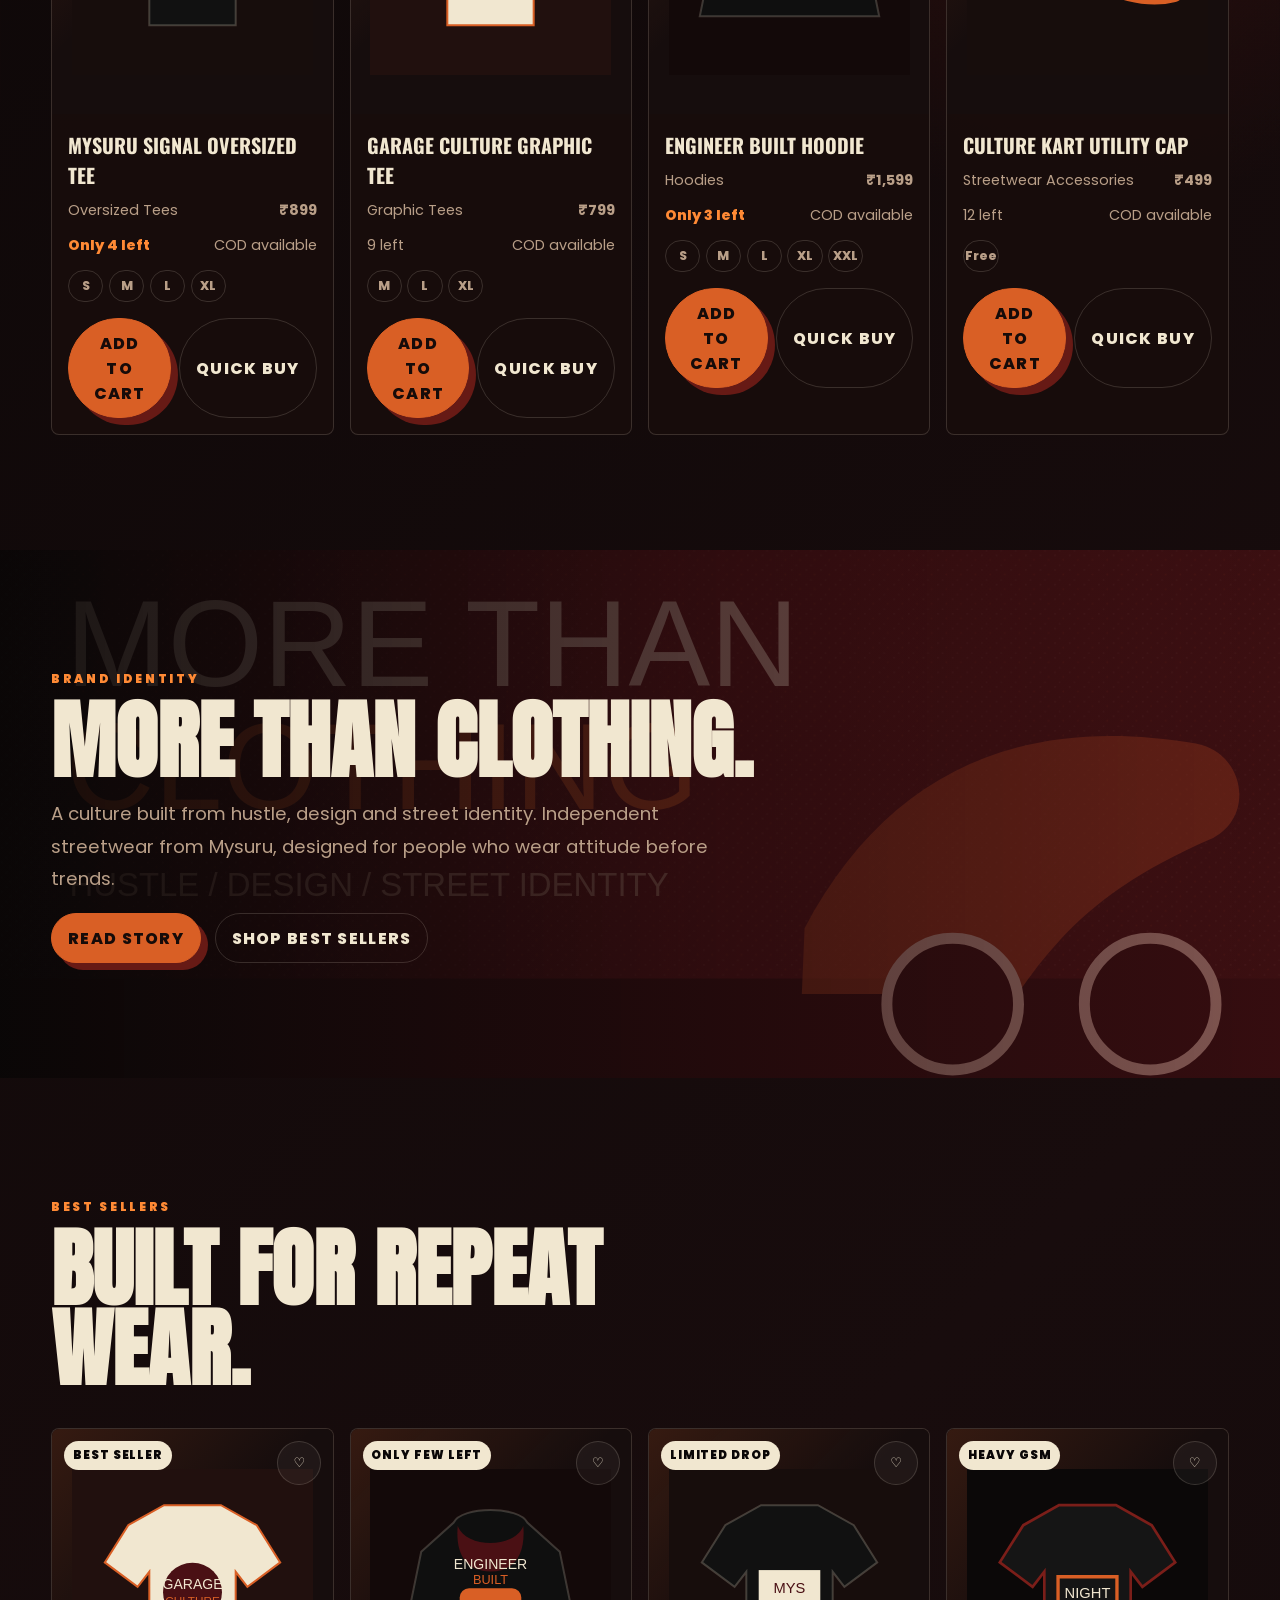
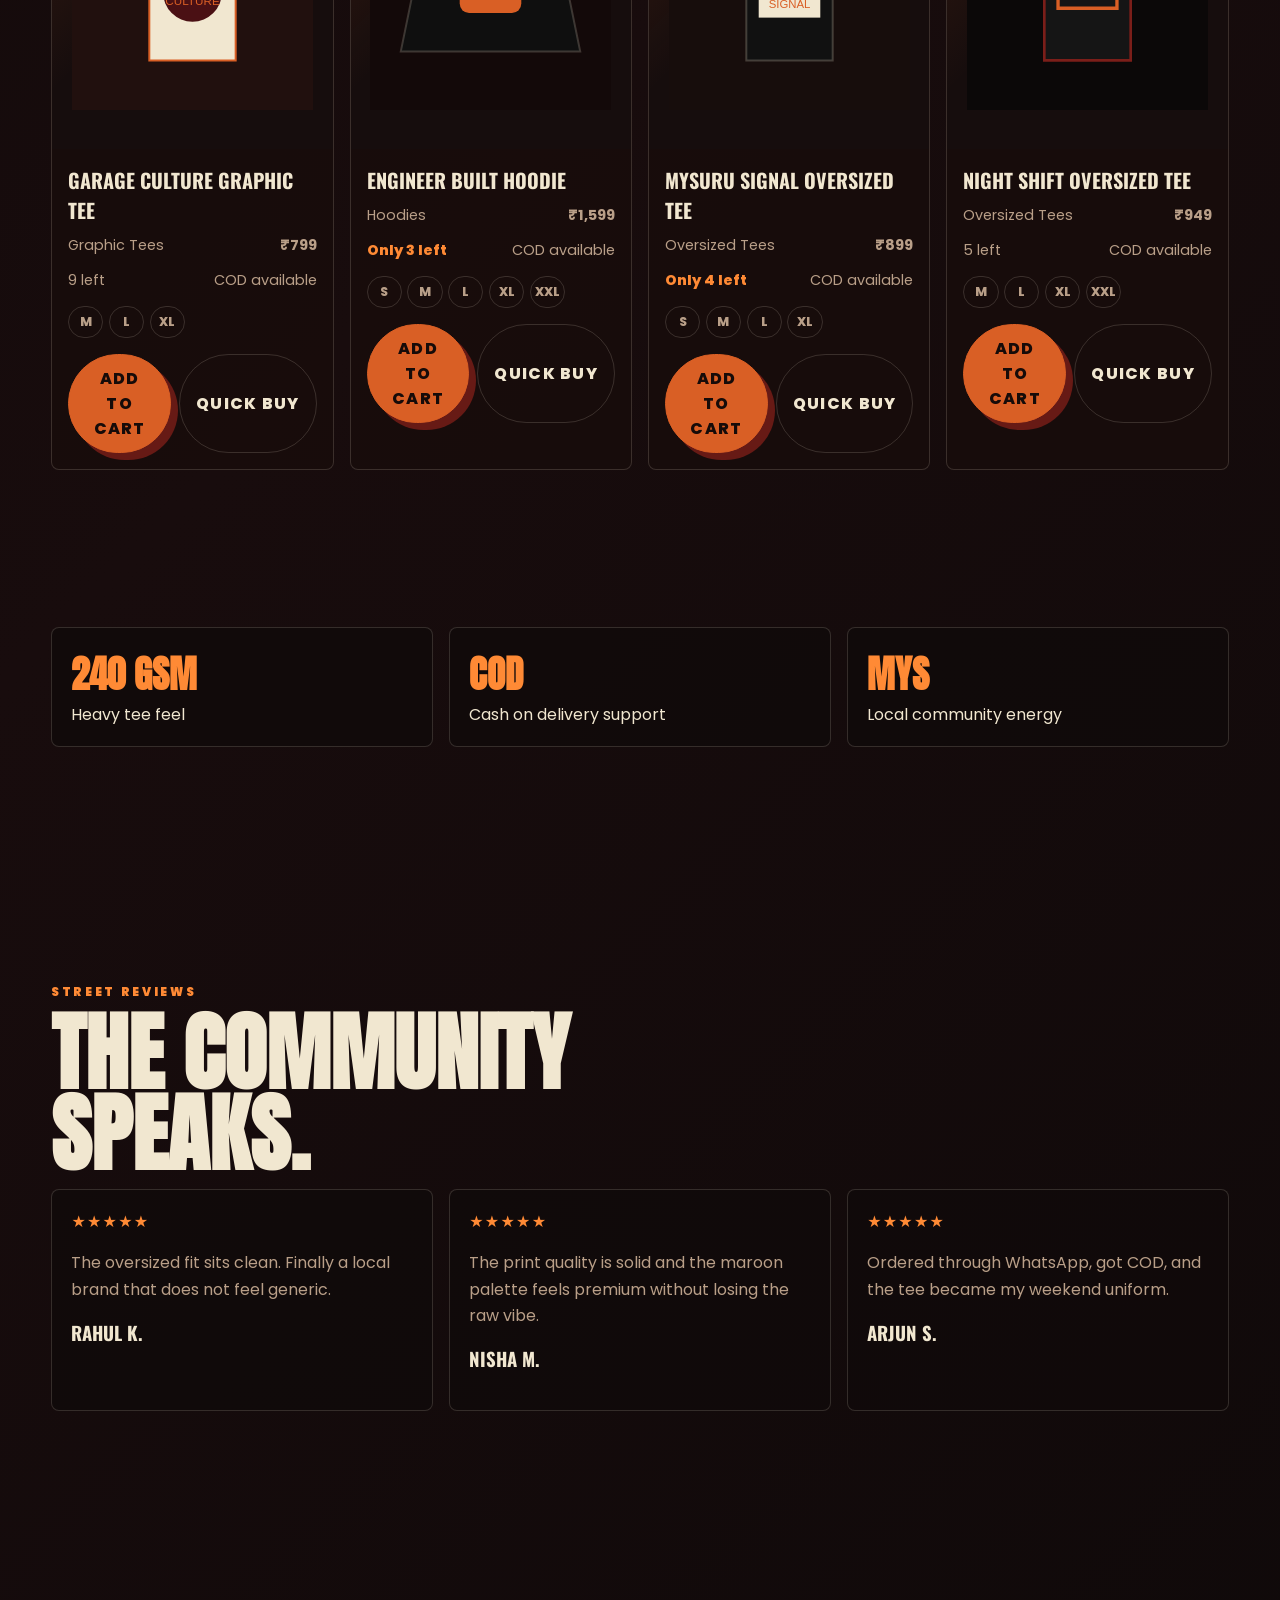
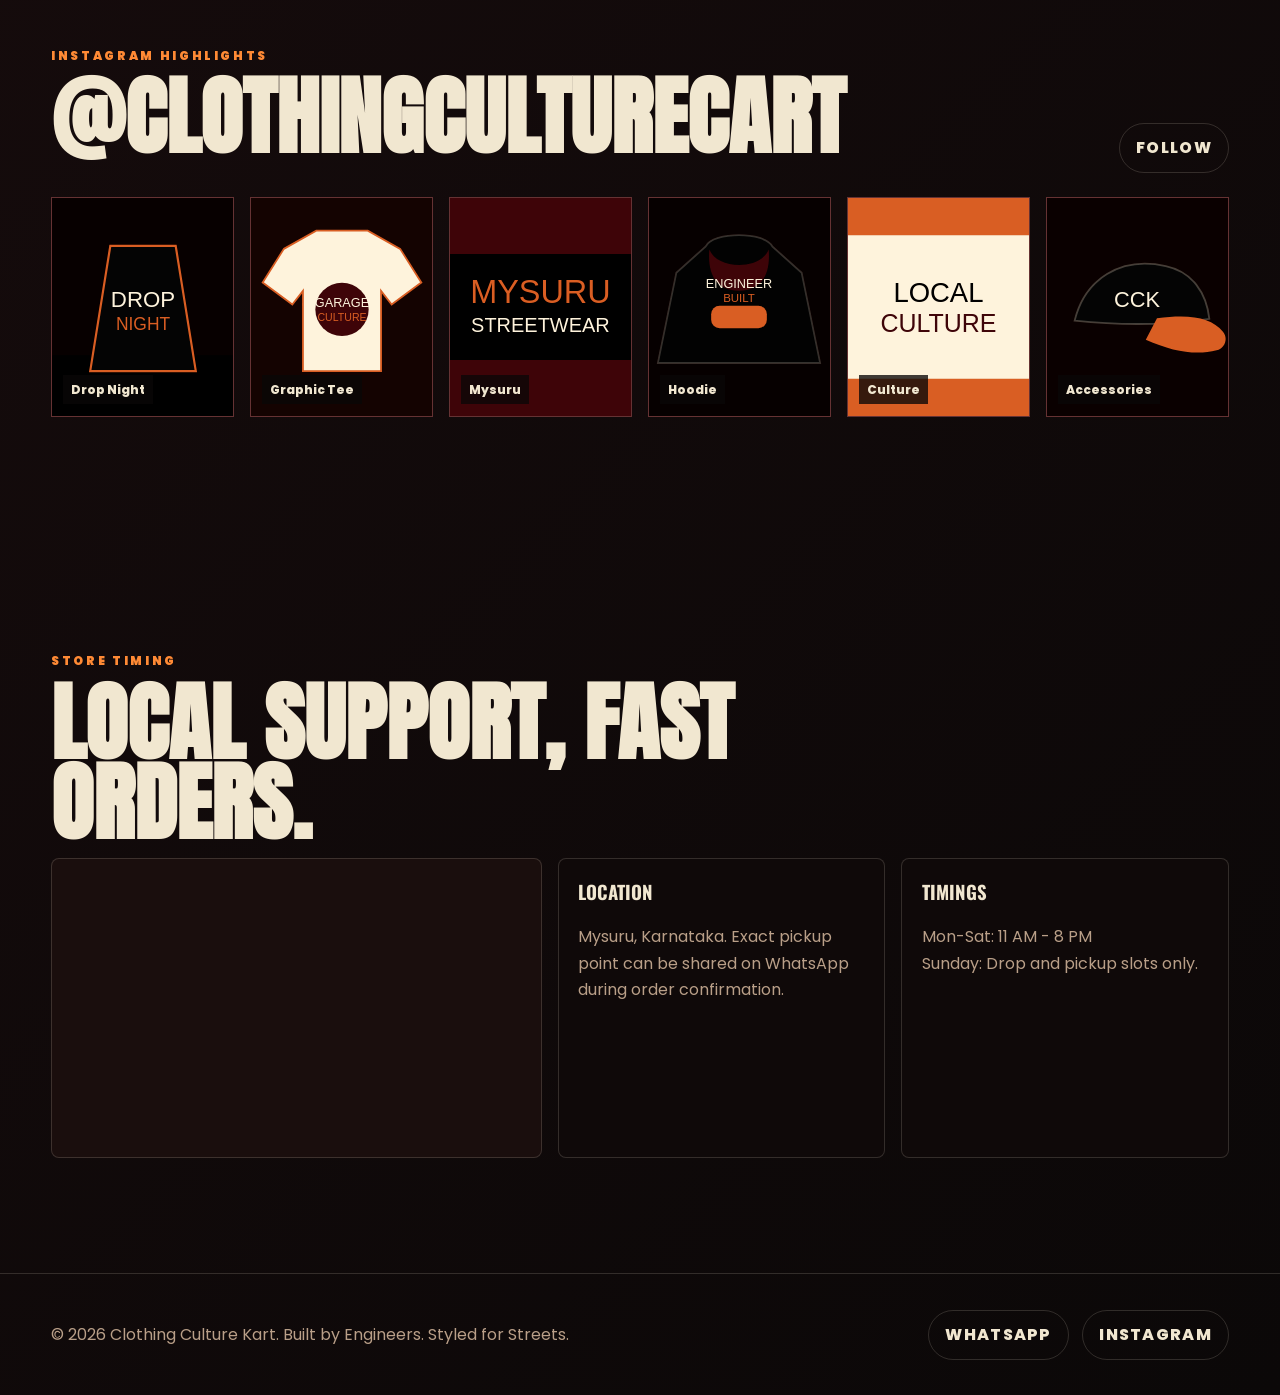
==== commit f0c4fedf: "Hide admin portal from public navigation" ====
--- a/index.html
+++ b/index.html
@@ -22,7 +22,6 @@
         <a href="shop.html">Shop</a>
         <a href="about.html">About</a>
         <a href="contact.html">Contact</a>
-        <a href="admin.html">Admin</a>
       </nav>
       <div class="header-actions">
         <a class="icon-button" href="https://www.instagram.com/clothingculturecart/" target="_blank" rel="noreferrer" aria-label="Open Instagram">IG</a>
--- a/styles.css
+++ b/styles.css
@@ -988,6 +988,39 @@
   padding: clamp(1rem, 3vw, 2rem) clamp(1rem, 4vw, 4rem) clamp(4rem, 8vw, 6rem);
 }
 
+.admin-locked .page-hero,
+.admin-locked .admin-shell {
+  display: none;
+}
+
+.admin-login {
+  display: none;
+  min-height: calc(100vh - 4.7rem);
+  place-items: center;
+  padding: clamp(1rem, 4vw, 4rem);
+}
+
+.admin-locked .admin-login {
+  display: grid;
+}
+
+.admin-login-card {
+  width: min(100%, 460px);
+  border: 1px solid var(--line);
+  border-radius: 8px;
+  padding: clamp(1.2rem, 4vw, 2rem);
+  background: rgba(17, 10, 10, 0.9);
+  box-shadow: var(--shadow);
+}
+
+.admin-login-card h1 {
+  margin: 0 0 0.8rem;
+  font-family: "Anton", "Arial Black", sans-serif;
+  font-size: clamp(2.6rem, 10vw, 4.4rem);
+  line-height: 0.9;
+  text-transform: uppercase;
+}
+
 .admin-sidebar,
 .admin-panel,
 .admin-preview,
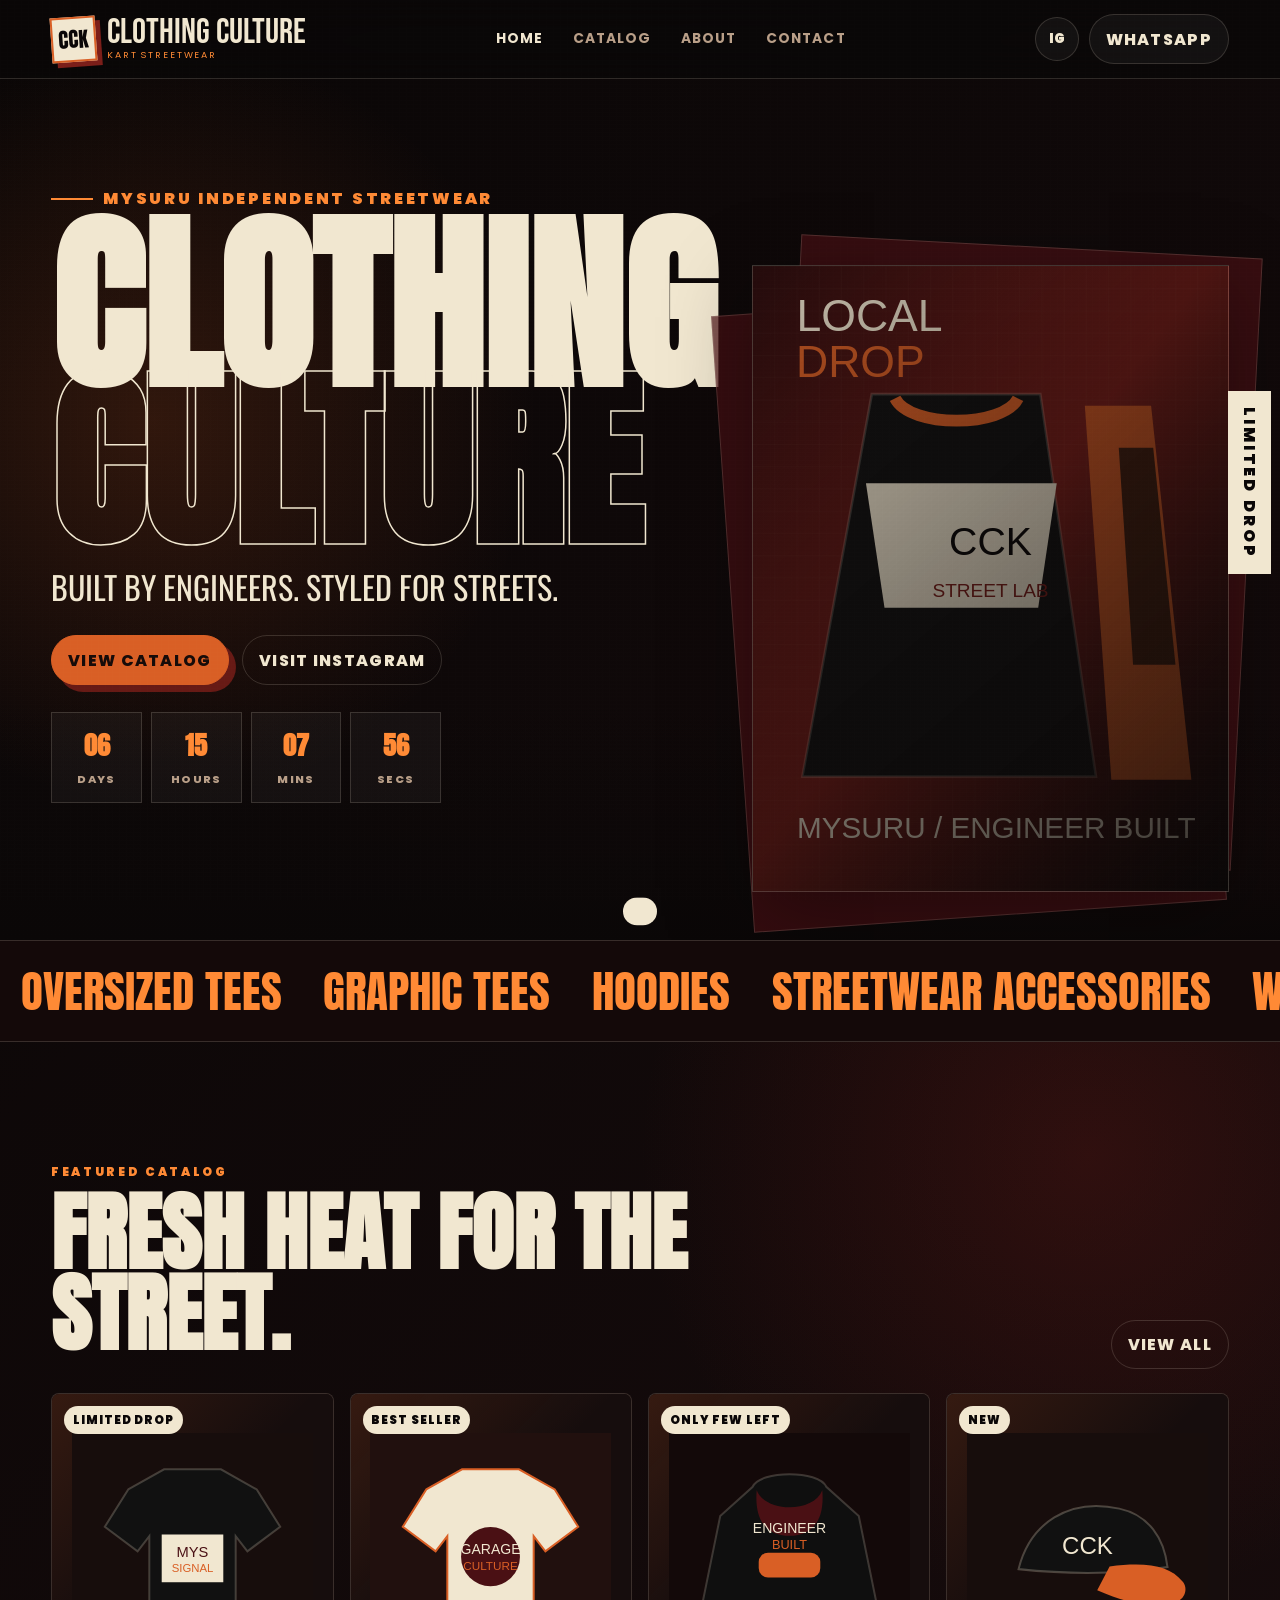
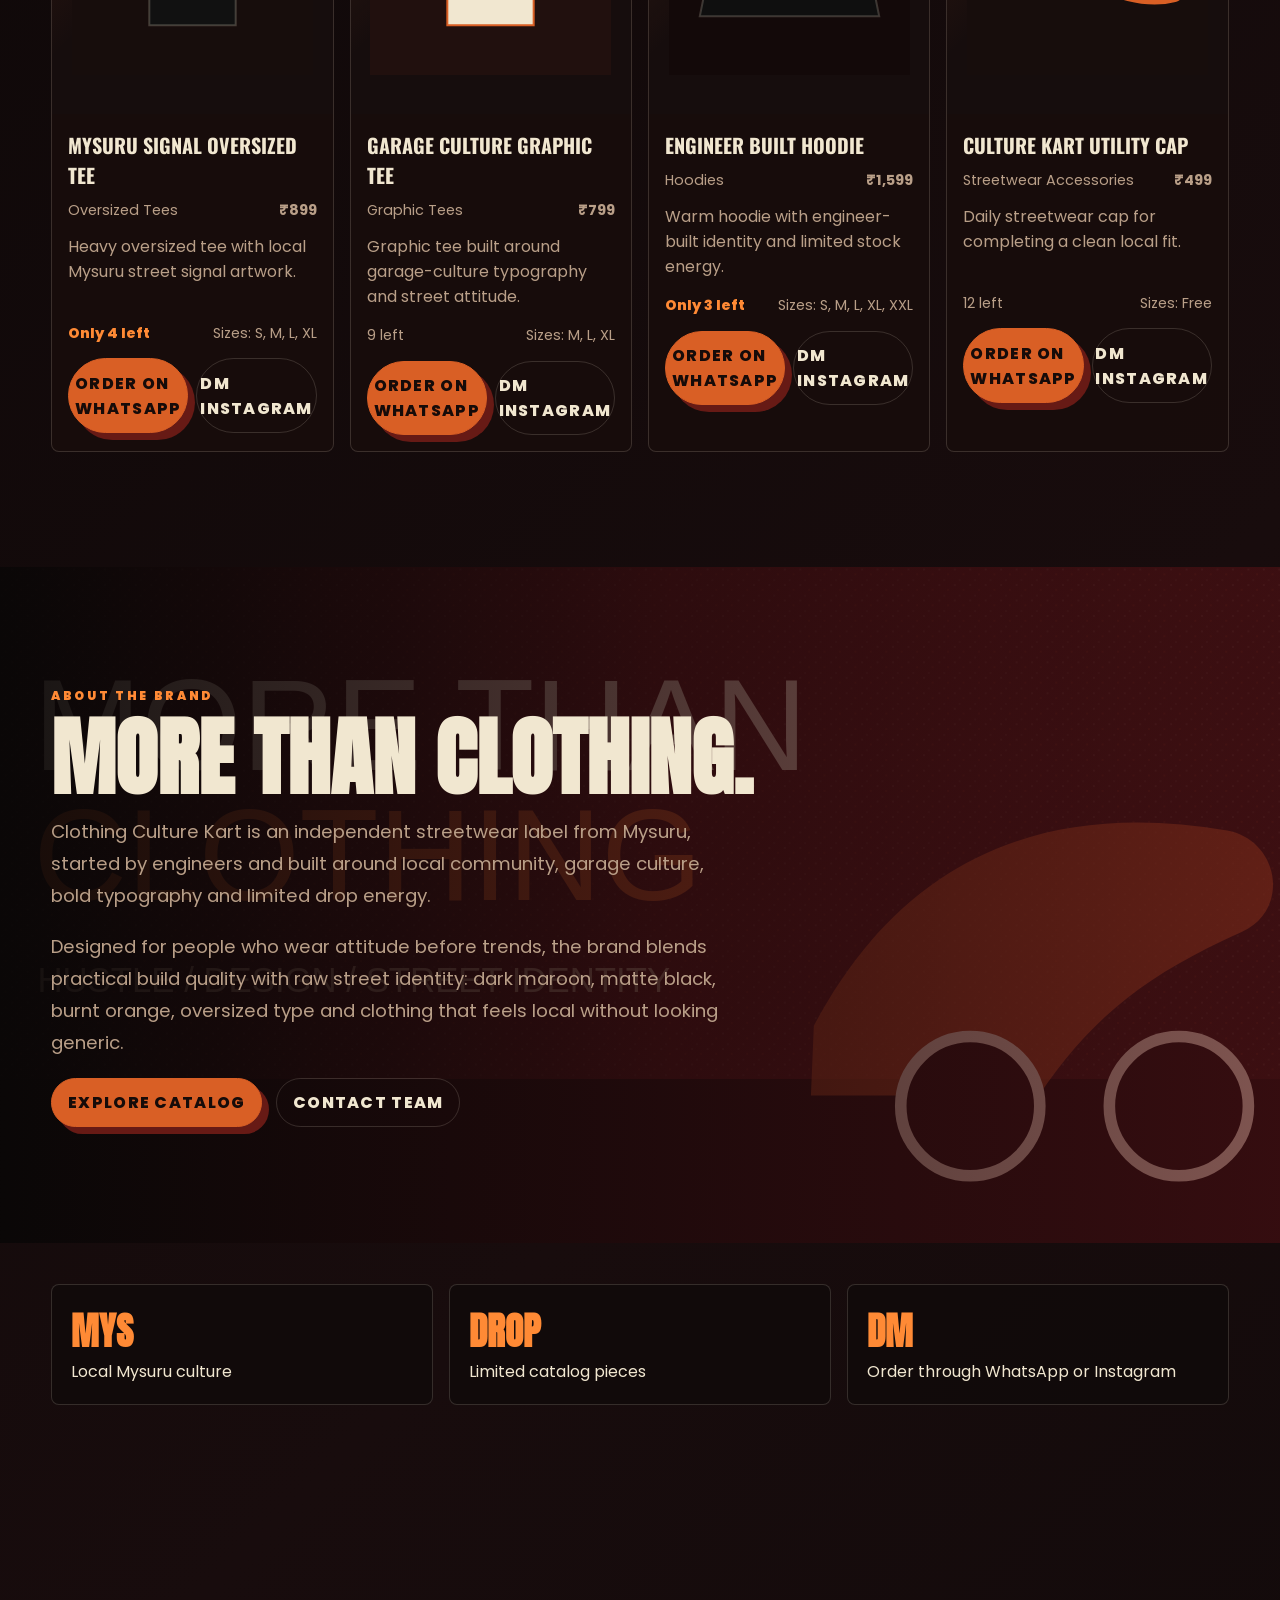
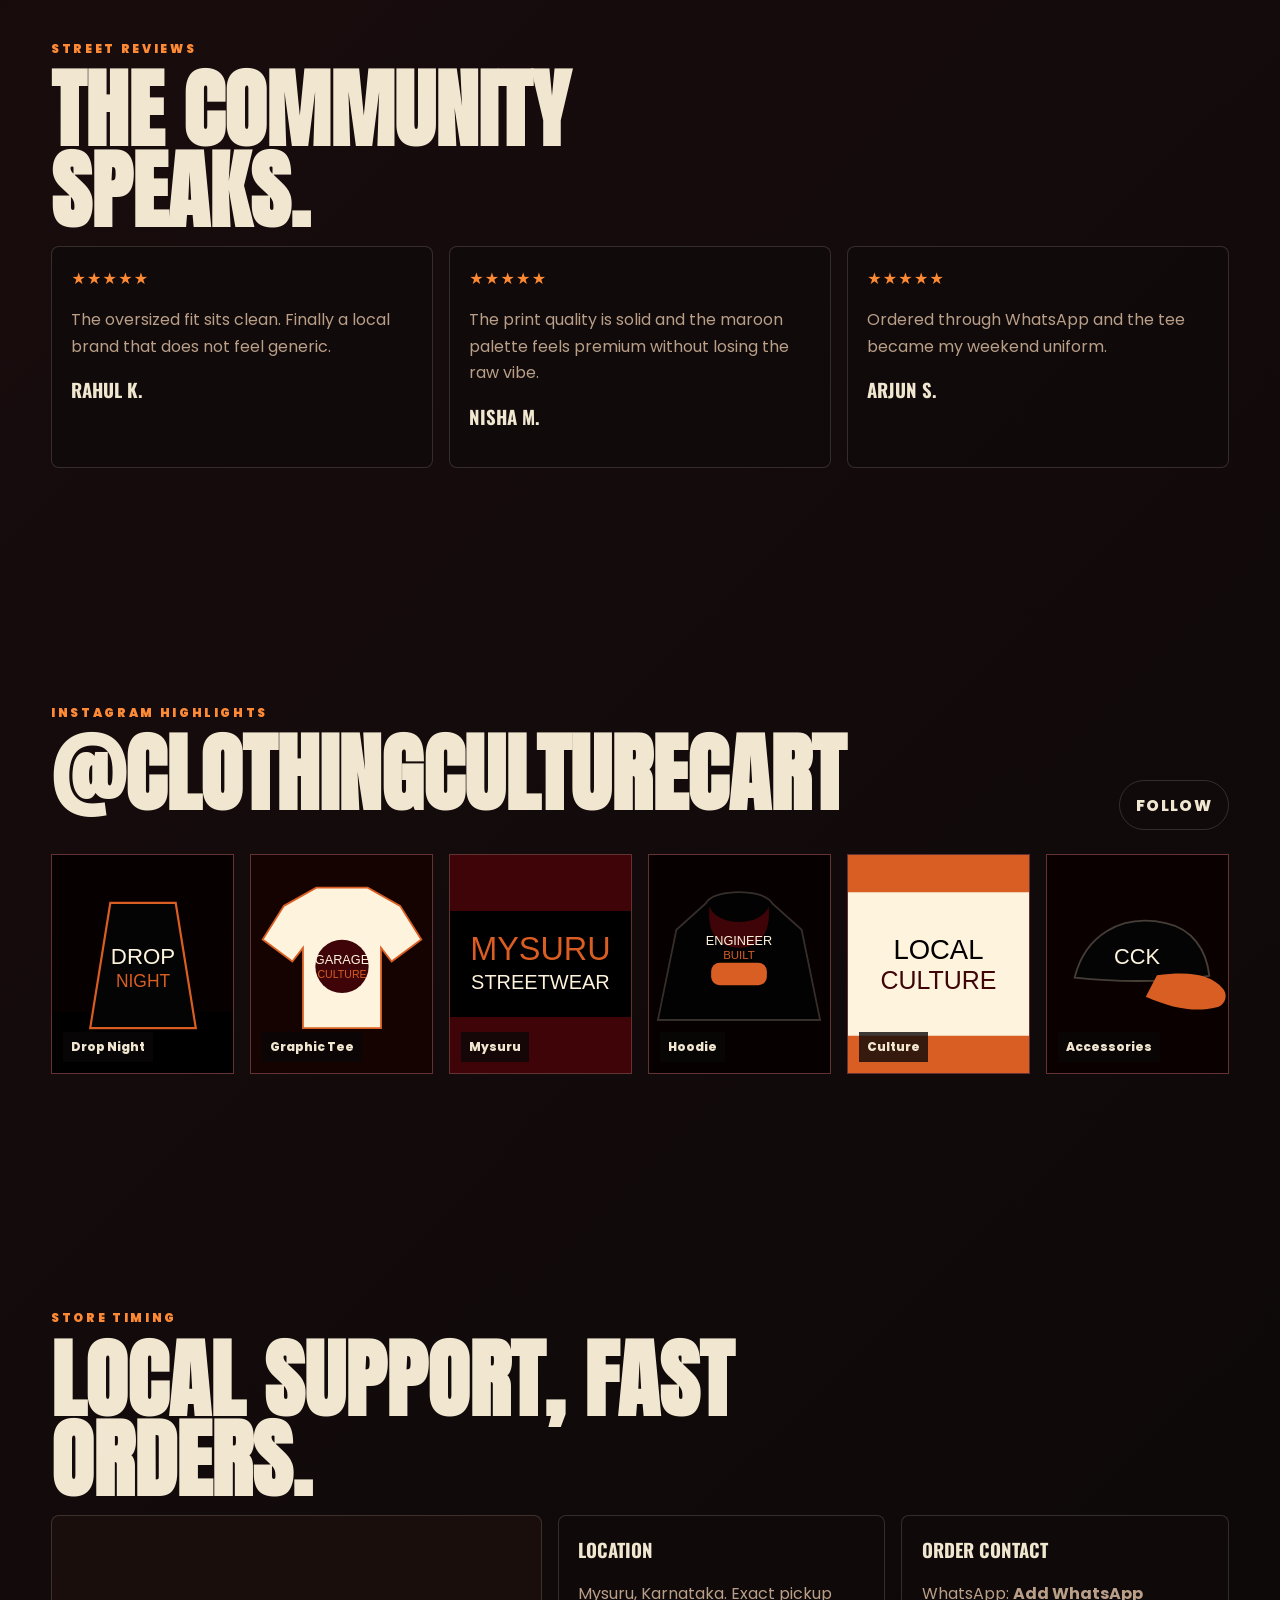
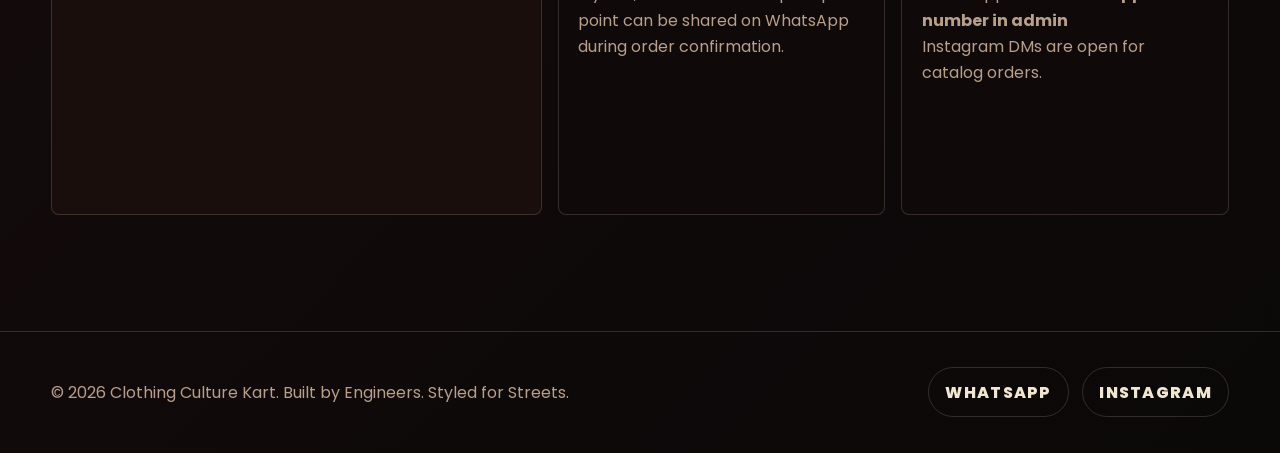
==== commit 3c283a97: "Convert shop to catalog ordering flow" ====
--- a/index.html
+++ b/index.html
@@ -19,13 +19,13 @@
       <button class="nav-toggle" type="button" data-nav-toggle aria-label="Open menu"><span></span><span></span><span></span></button>
       <nav class="main-nav" aria-label="Main navigation">
         <a href="index.html" aria-current="page">Home</a>
-        <a href="shop.html">Shop</a>
-        <a href="about.html">About</a>
+        <a href="catalog.html">Catalog</a>
+        <a href="#about">About</a>
         <a href="contact.html">Contact</a>
       </nav>
       <div class="header-actions">
-        <a class="icon-button" href="https://www.instagram.com/clothingculturecart/" target="_blank" rel="noreferrer" aria-label="Open Instagram">IG</a>
-        <button class="cart-button" type="button" data-open-cart><span class="cart-label">Cart</span><span class="cart-count" data-cart-count>0</span></button>
+        <a class="icon-button" href="https://www.instagram.com/clothingculturecart/" target="_blank" rel="noreferrer" data-instagram-link aria-label="Open Instagram">IG</a>
+        <a class="cart-button" href="https://wa.me/" target="_blank" rel="noreferrer" data-whatsapp-link>WhatsApp</a>
       </div>
     </header>
 
@@ -36,8 +36,8 @@
           <h1 data-hero-title>Clothing <span>Culture</span></h1>
           <p class="hero-subtitle" data-site-tagline>Built by Engineers. Styled for Streets.</p>
           <div class="hero-actions">
-            <a class="solid-button" href="shop.html">Shop Collection</a>
-            <a class="ghost-button" href="https://www.instagram.com/clothingculturecart/" target="_blank" rel="noreferrer">Visit Instagram</a>
+            <a class="solid-button" href="catalog.html">View Catalog</a>
+            <a class="ghost-button" href="https://www.instagram.com/clothingculturecart/" target="_blank" rel="noreferrer" data-instagram-link>Visit Instagram</a>
           </div>
           <div class="drop-timer" data-countdown aria-label="Limited drop countdown">
             <div class="time-box"><strong data-days>00</strong><span>Days</span></div>
@@ -55,47 +55,38 @@
 
       <div class="marquee" aria-hidden="true">
         <div class="marquee-track">
-          <span>Oversized Tees</span><span>Graphic Tees</span><span>Hoodies</span><span>Streetwear Accessories</span><span>COD Support</span><span>WhatsApp Orders</span>
-          <span>Oversized Tees</span><span>Graphic Tees</span><span>Hoodies</span><span>Streetwear Accessories</span><span>COD Support</span><span>WhatsApp Orders</span>
+          <span>Oversized Tees</span><span>Graphic Tees</span><span>Hoodies</span><span>Streetwear Accessories</span><span>WhatsApp Orders</span><span>Instagram DMs</span>
+          <span>Oversized Tees</span><span>Graphic Tees</span><span>Hoodies</span><span>Streetwear Accessories</span><span>WhatsApp Orders</span><span>Instagram DMs</span>
         </div>
       </div>
 
       <section class="section">
         <div class="split-heading">
           <div>
-            <span class="section-kicker">Featured Drop</span>
+            <span class="section-kicker">Featured Catalog</span>
             <h2 class="section-title">Fresh heat for the street.</h2>
           </div>
-          <a class="ghost-button" href="shop.html">View All</a>
+          <a class="ghost-button" href="catalog.html">View All</a>
         </div>
         <div class="product-grid" data-featured-grid></div>
       </section>
 
-      <section class="section story-band">
-        <span class="section-kicker">Brand Identity</span>
+      <section class="section story-band" id="about">
+        <span class="section-kicker">About the Brand</span>
         <h2 class="section-title">More than clothing.</h2>
-        <p class="section-copy">A culture built from hustle, design and street identity. Independent streetwear from Mysuru, designed for people who wear attitude before trends.</p>
+        <p class="section-copy">Clothing Culture Kart is an independent streetwear label from Mysuru, started by engineers and built around local community, garage culture, bold typography and limited drop energy.</p>
+        <p class="section-copy">Designed for people who wear attitude before trends, the brand blends practical build quality with raw street identity: dark maroon, matte black, burnt orange, oversized type and clothing that feels local without looking generic.</p>
         <div class="button-row">
-          <a class="solid-button" href="about.html">Read Story</a>
-          <a class="ghost-button" href="shop.html">Shop Best Sellers</a>
+          <a class="solid-button" href="catalog.html">Explore Catalog</a>
+          <a class="ghost-button" href="contact.html">Contact Team</a>
         </div>
-      </section>
-
-      <section class="section">
-        <div class="split-heading">
-          <div>
-            <span class="section-kicker">Best Sellers</span>
-            <h2 class="section-title">Built for repeat wear.</h2>
-          </div>
-        </div>
-        <div class="product-grid" data-best-grid></div>
       </section>
 
       <section class="section tight">
         <div class="proof-grid">
-          <div class="proof-item"><strong>240 GSM</strong><span>Heavy tee feel</span></div>
-          <div class="proof-item"><strong>COD</strong><span>Cash on delivery support</span></div>
-          <div class="proof-item"><strong>MYS</strong><span>Local community energy</span></div>
+          <div class="proof-item"><strong>MYS</strong><span>Local Mysuru culture</span></div>
+          <div class="proof-item"><strong>DROP</strong><span>Limited catalog pieces</span></div>
+          <div class="proof-item"><strong>DM</strong><span>Order through WhatsApp or Instagram</span></div>
         </div>
       </section>
 
@@ -105,7 +96,7 @@
         <div class="reviews-grid">
           <article class="review-card"><div class="stars">★★★★★</div><p>The oversized fit sits clean. Finally a local brand that does not feel generic.</p><h3>Rahul K.</h3></article>
           <article class="review-card"><div class="stars">★★★★★</div><p>The print quality is solid and the maroon palette feels premium without losing the raw vibe.</p><h3>Nisha M.</h3></article>
-          <article class="review-card"><div class="stars">★★★★★</div><p>Ordered through WhatsApp, got COD, and the tee became my weekend uniform.</p><h3>Arjun S.</h3></article>
+          <article class="review-card"><div class="stars">★★★★★</div><p>Ordered through WhatsApp and the tee became my weekend uniform.</p><h3>Arjun S.</h3></article>
         </div>
       </section>
 
@@ -115,15 +106,15 @@
             <span class="section-kicker">Instagram Highlights</span>
             <h2 class="section-title">@clothingculturecart</h2>
           </div>
-          <a class="ghost-button" href="https://www.instagram.com/clothingculturecart/" target="_blank" rel="noreferrer">Follow</a>
+          <a class="ghost-button" href="https://www.instagram.com/clothingculturecart/" target="_blank" rel="noreferrer" data-instagram-link>Follow</a>
         </div>
         <div class="insta-grid">
-          <a class="insta-tile" href="https://www.instagram.com/clothingculturecart/" target="_blank" rel="noreferrer"><img src="assets/lookbook-1.svg" alt="Streetwear drop visual"><span>Drop Night</span></a>
-          <a class="insta-tile" href="https://www.instagram.com/clothingculturecart/" target="_blank" rel="noreferrer"><img src="assets/product-garage-tee.svg" alt="Graphic tee visual"><span>Graphic Tee</span></a>
-          <a class="insta-tile" href="https://www.instagram.com/clothingculturecart/" target="_blank" rel="noreferrer"><img src="assets/lookbook-2.svg" alt="Mysuru streetwear visual"><span>Mysuru</span></a>
-          <a class="insta-tile" href="https://www.instagram.com/clothingculturecart/" target="_blank" rel="noreferrer"><img src="assets/product-hoodie.svg" alt="Hoodie visual"><span>Hoodie</span></a>
-          <a class="insta-tile" href="https://www.instagram.com/clothingculturecart/" target="_blank" rel="noreferrer"><img src="assets/lookbook-3.svg" alt="Local culture visual"><span>Culture</span></a>
-          <a class="insta-tile" href="https://www.instagram.com/clothingculturecart/" target="_blank" rel="noreferrer"><img src="assets/product-cap.svg" alt="Streetwear cap visual"><span>Accessories</span></a>
+          <a class="insta-tile" href="https://www.instagram.com/clothingculturecart/" target="_blank" rel="noreferrer" data-instagram-link><img src="assets/lookbook-1.svg" alt="Streetwear drop visual"><span>Drop Night</span></a>
+          <a class="insta-tile" href="https://www.instagram.com/clothingculturecart/" target="_blank" rel="noreferrer" data-instagram-link><img src="assets/product-garage-tee.svg" alt="Graphic tee visual"><span>Graphic Tee</span></a>
+          <a class="insta-tile" href="https://www.instagram.com/clothingculturecart/" target="_blank" rel="noreferrer" data-instagram-link><img src="assets/lookbook-2.svg" alt="Mysuru streetwear visual"><span>Mysuru</span></a>
+          <a class="insta-tile" href="https://www.instagram.com/clothingculturecart/" target="_blank" rel="noreferrer" data-instagram-link><img src="assets/product-hoodie.svg" alt="Hoodie visual"><span>Hoodie</span></a>
+          <a class="insta-tile" href="https://www.instagram.com/clothingculturecart/" target="_blank" rel="noreferrer" data-instagram-link><img src="assets/lookbook-3.svg" alt="Local culture visual"><span>Culture</span></a>
+          <a class="insta-tile" href="https://www.instagram.com/clothingculturecart/" target="_blank" rel="noreferrer" data-instagram-link><img src="assets/product-cap.svg" alt="Streetwear cap visual"><span>Accessories</span></a>
         </div>
       </section>
 
@@ -135,7 +126,7 @@
             <iframe title="Mysuru map" loading="lazy" src="https://www.google.com/maps?q=Mysuru%2C%20Karnataka&output=embed"></iframe>
           </div>
           <article class="contact-card"><h3>Location</h3><p>Mysuru, Karnataka. Exact pickup point can be shared on WhatsApp during order confirmation.</p></article>
-          <article class="contact-card"><h3>Timings</h3><p>Mon-Sat: 11 AM - 8 PM<br>Sunday: Drop and pickup slots only.</p></article>
+          <article class="contact-card"><h3>Order Contact</h3><p>WhatsApp: <strong data-whatsapp-number>Add WhatsApp number in admin</strong><br>Instagram DMs are open for catalog orders.</p></article>
         </div>
       </section>
     </main>
@@ -143,28 +134,15 @@
     <footer class="site-footer">
       <p>© 2026 Clothing Culture Kart. Built by Engineers. Styled for Streets.</p>
       <div class="button-row">
-        <a class="ghost-button" href="contact.html">WhatsApp</a>
-        <a class="ghost-button" href="https://www.instagram.com/clothingculturecart/" target="_blank" rel="noreferrer">Instagram</a>
+        <a class="ghost-button" href="https://wa.me/" target="_blank" rel="noreferrer" data-whatsapp-link>WhatsApp</a>
+        <a class="ghost-button" href="https://www.instagram.com/clothingculturecart/" target="_blank" rel="noreferrer" data-instagram-link>Instagram</a>
       </div>
     </footer>
-
-    <div class="cart-drawer" data-cart-drawer>
-      <div class="drawer-backdrop"></div>
-      <aside class="cart-panel" aria-label="Shopping cart">
-        <div class="cart-head"><h2>Cart</h2><button class="icon-button" type="button" data-close-cart aria-label="Close cart">×</button></div>
-        <div class="cart-items" data-cart-items></div>
-        <div class="cart-foot">
-          <div class="product-meta"><strong>Total</strong><strong data-cart-total>₹0</strong></div>
-          <a class="solid-button" href="contact.html">Checkout on WhatsApp</a>
-          <small>Razorpay-ready checkout can be connected when products go live.</small>
-        </div>
-      </aside>
-    </div>
 
     <div class="modal" data-modal>
       <div class="modal-backdrop"></div>
       <section class="modal-panel" aria-label="Product preview">
-        <div class="modal-head"><h2>Product Zoom</h2><button class="icon-button" type="button" data-close-modal aria-label="Close preview">×</button></div>
+        <div class="modal-head"><h2>Product Details</h2><button class="icon-button" type="button" data-close-modal aria-label="Close preview">x</button></div>
         <div class="modal-body" data-modal-body></div>
       </section>
     </div>
--- a/styles.css
+++ b/styles.css
@@ -578,8 +578,15 @@
 
 .card-actions {
   display: grid;
-  grid-template-columns: 1fr auto;
+  grid-template-columns: repeat(2, minmax(0, 1fr));
   gap: 0.5rem;
+}
+
+.catalog-description {
+  min-height: 4.5rem;
+  margin: 0 0 1rem;
+  color: var(--muted);
+  line-height: 1.55;
 }
 
 .story-band,
@@ -1270,6 +1277,7 @@
 
   .contact-form,
   .admin-form-grid,
+  .card-actions,
   .modal-body {
     grid-template-columns: 1fr;
   }
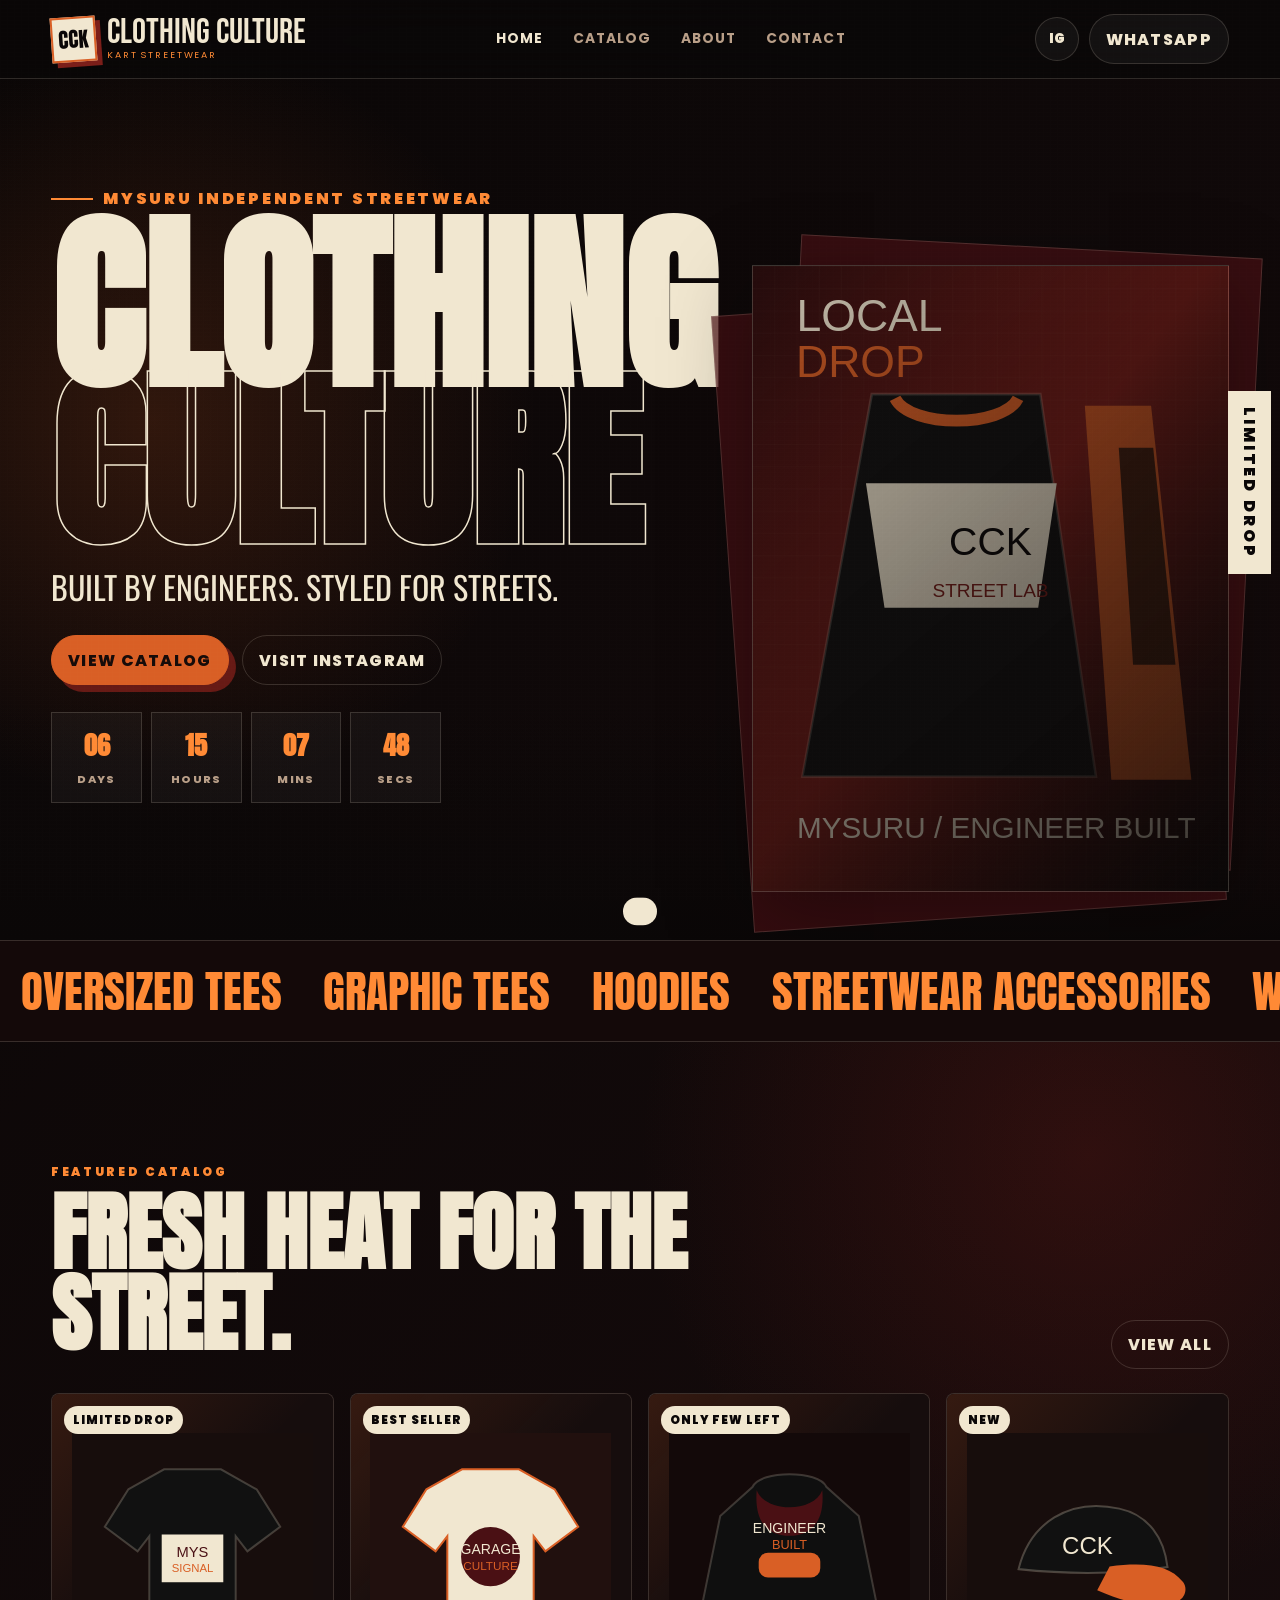
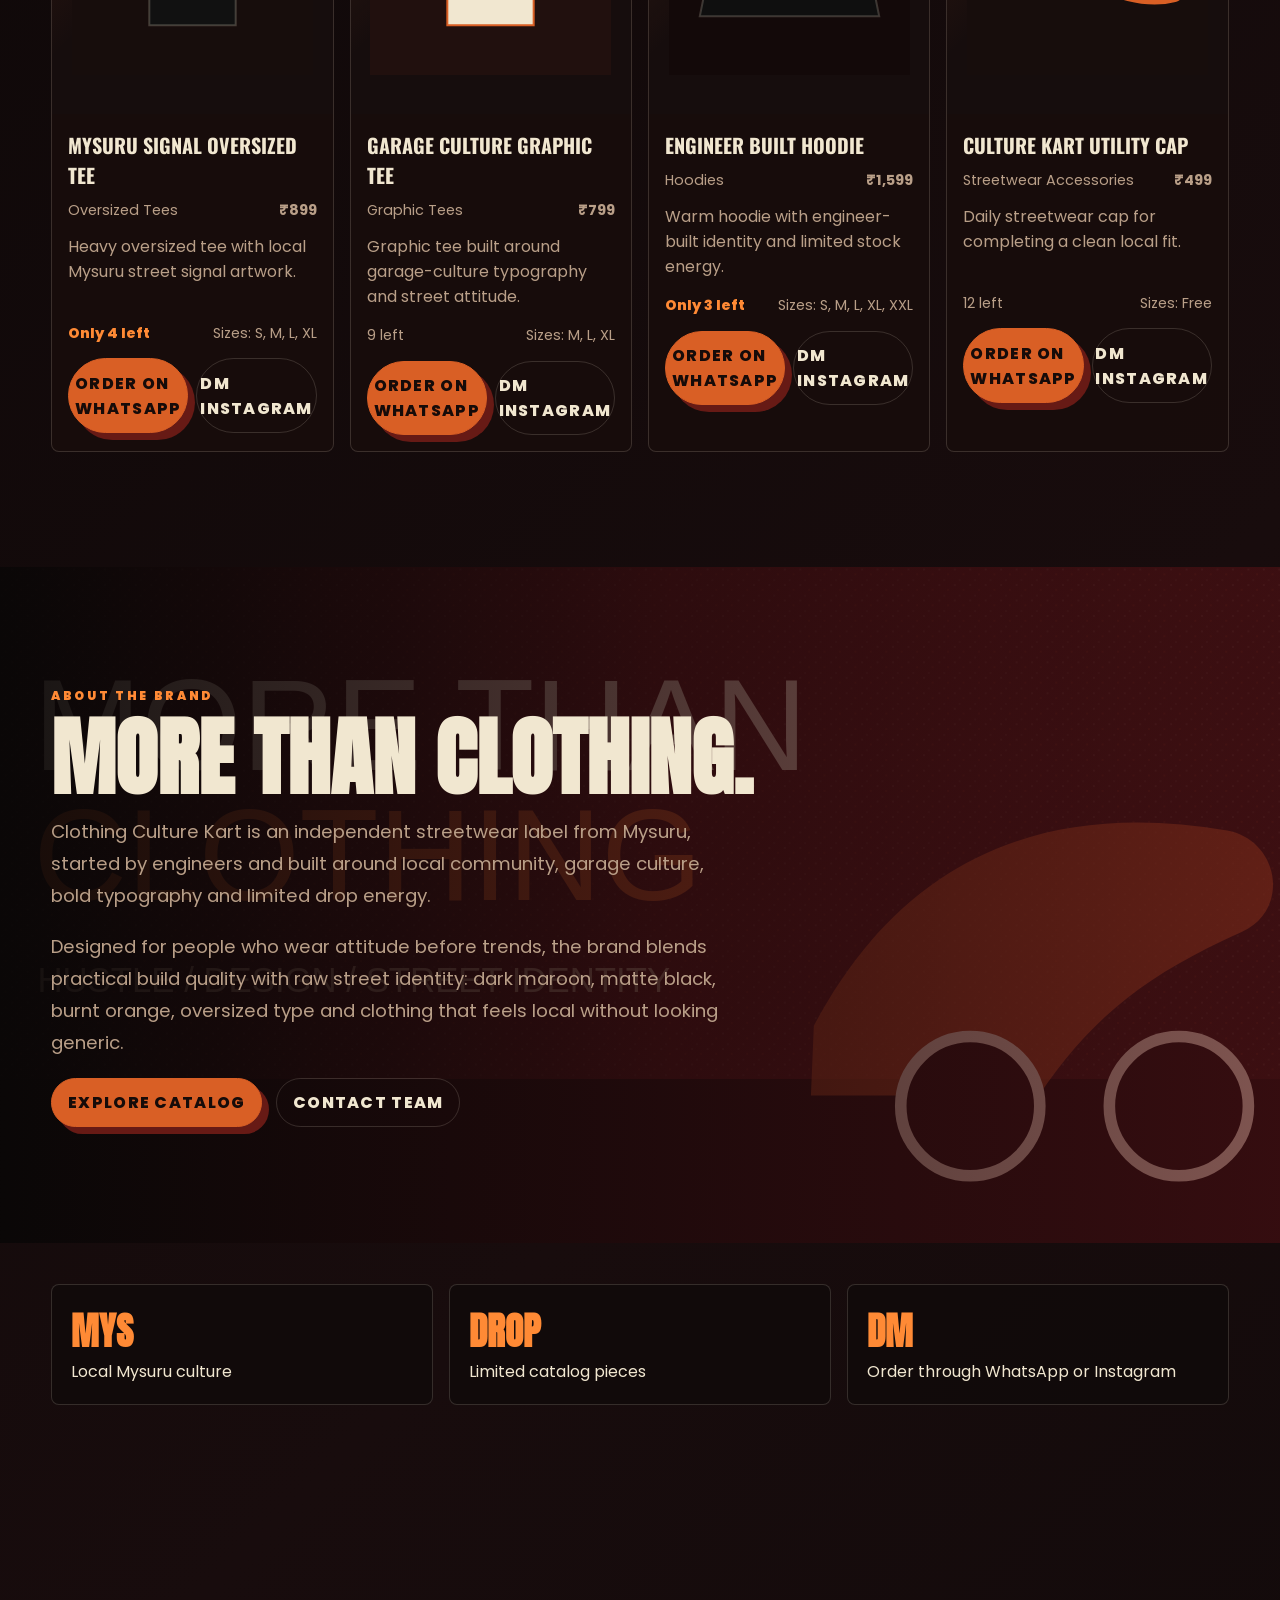
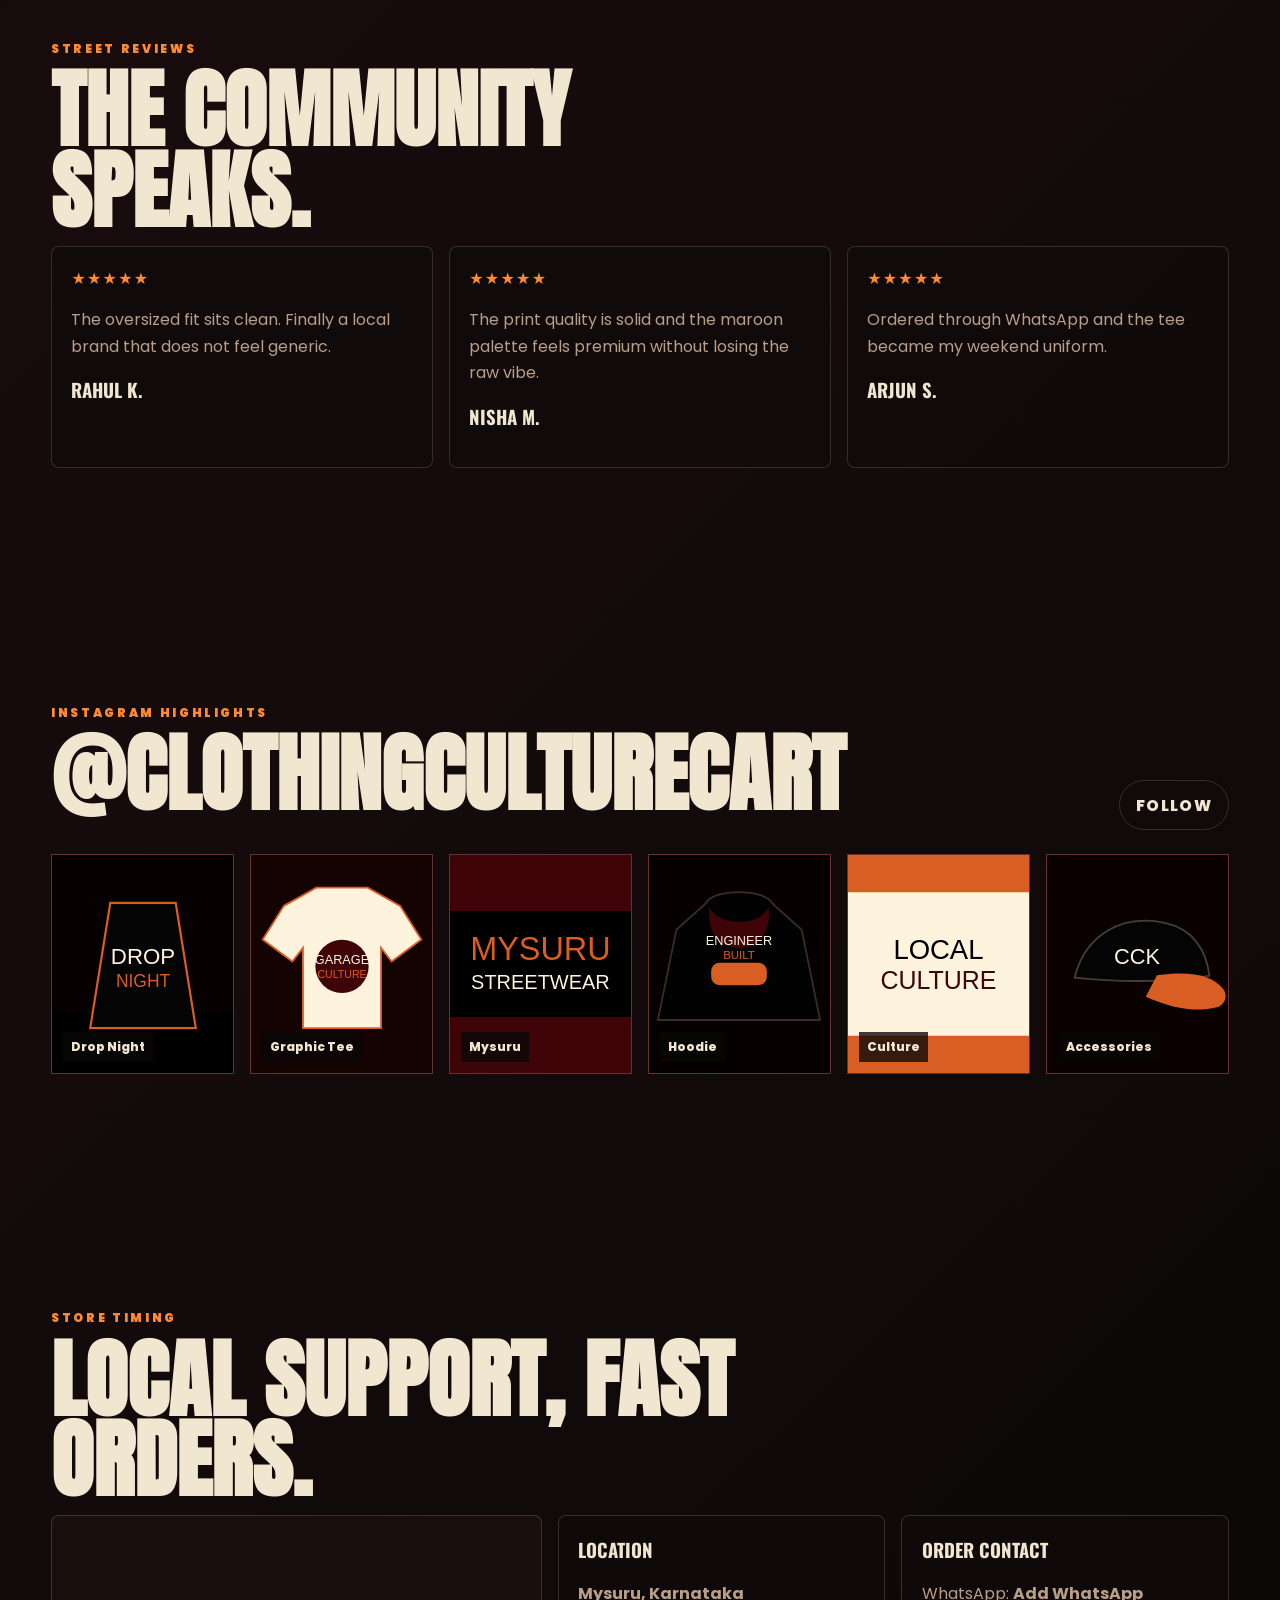
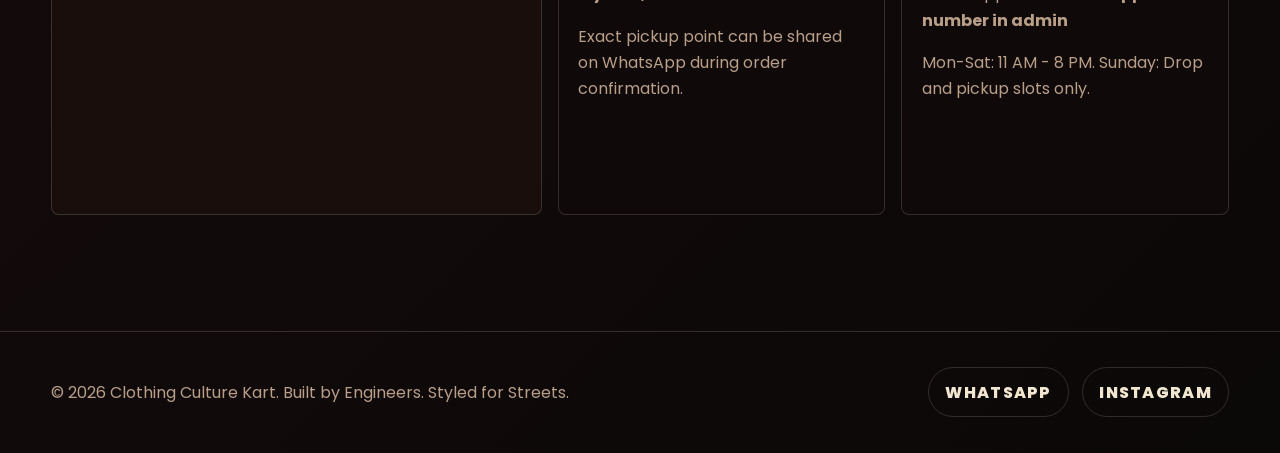
==== commit 7ebdd138: "Add admin location controls" ====
--- a/index.html
+++ b/index.html
@@ -123,10 +123,10 @@
         <h2 class="section-title">Local support, fast orders.</h2>
         <div class="store-strip">
           <div class="store-map">
-            <iframe title="Mysuru map" loading="lazy" src="https://www.google.com/maps?q=Mysuru%2C%20Karnataka&output=embed"></iframe>
+            <iframe title="Mysuru map" loading="lazy" src="https://www.google.com/maps?q=Mysuru%2C%20Karnataka&output=embed" data-map-frame></iframe>
           </div>
-          <article class="contact-card"><h3>Location</h3><p>Mysuru, Karnataka. Exact pickup point can be shared on WhatsApp during order confirmation.</p></article>
-          <article class="contact-card"><h3>Order Contact</h3><p>WhatsApp: <strong data-whatsapp-number>Add WhatsApp number in admin</strong><br>Instagram DMs are open for catalog orders.</p></article>
+          <article class="contact-card"><h3>Location</h3><p><strong data-location-name>Mysuru, Karnataka</strong></p><p data-location-note>Exact pickup point can be shared on WhatsApp during order confirmation.</p></article>
+          <article class="contact-card"><h3>Order Contact</h3><p>WhatsApp: <strong data-whatsapp-number>Add WhatsApp number in admin</strong></p><p data-location-timings>Mon-Sat: 11 AM - 8 PM. Sunday: Drop and pickup slots only.</p></article>
         </div>
       </section>
     </main>
